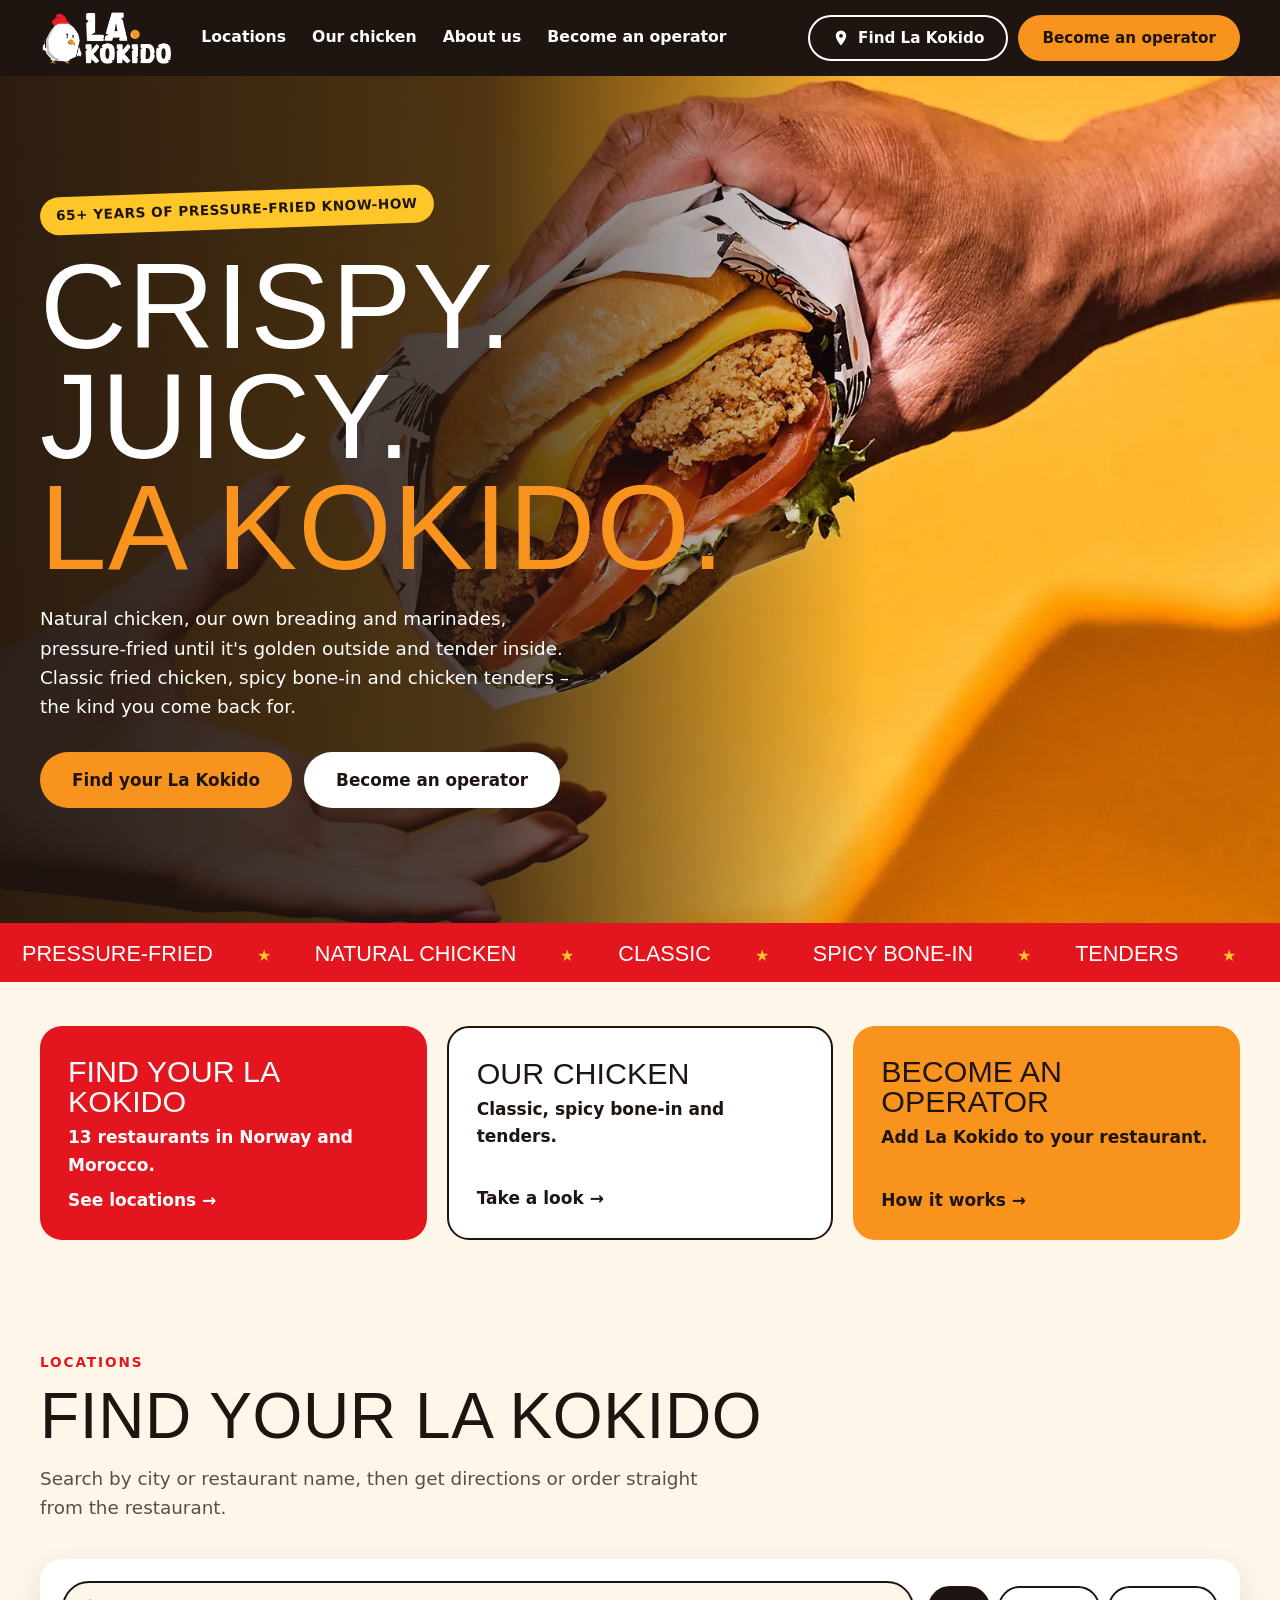
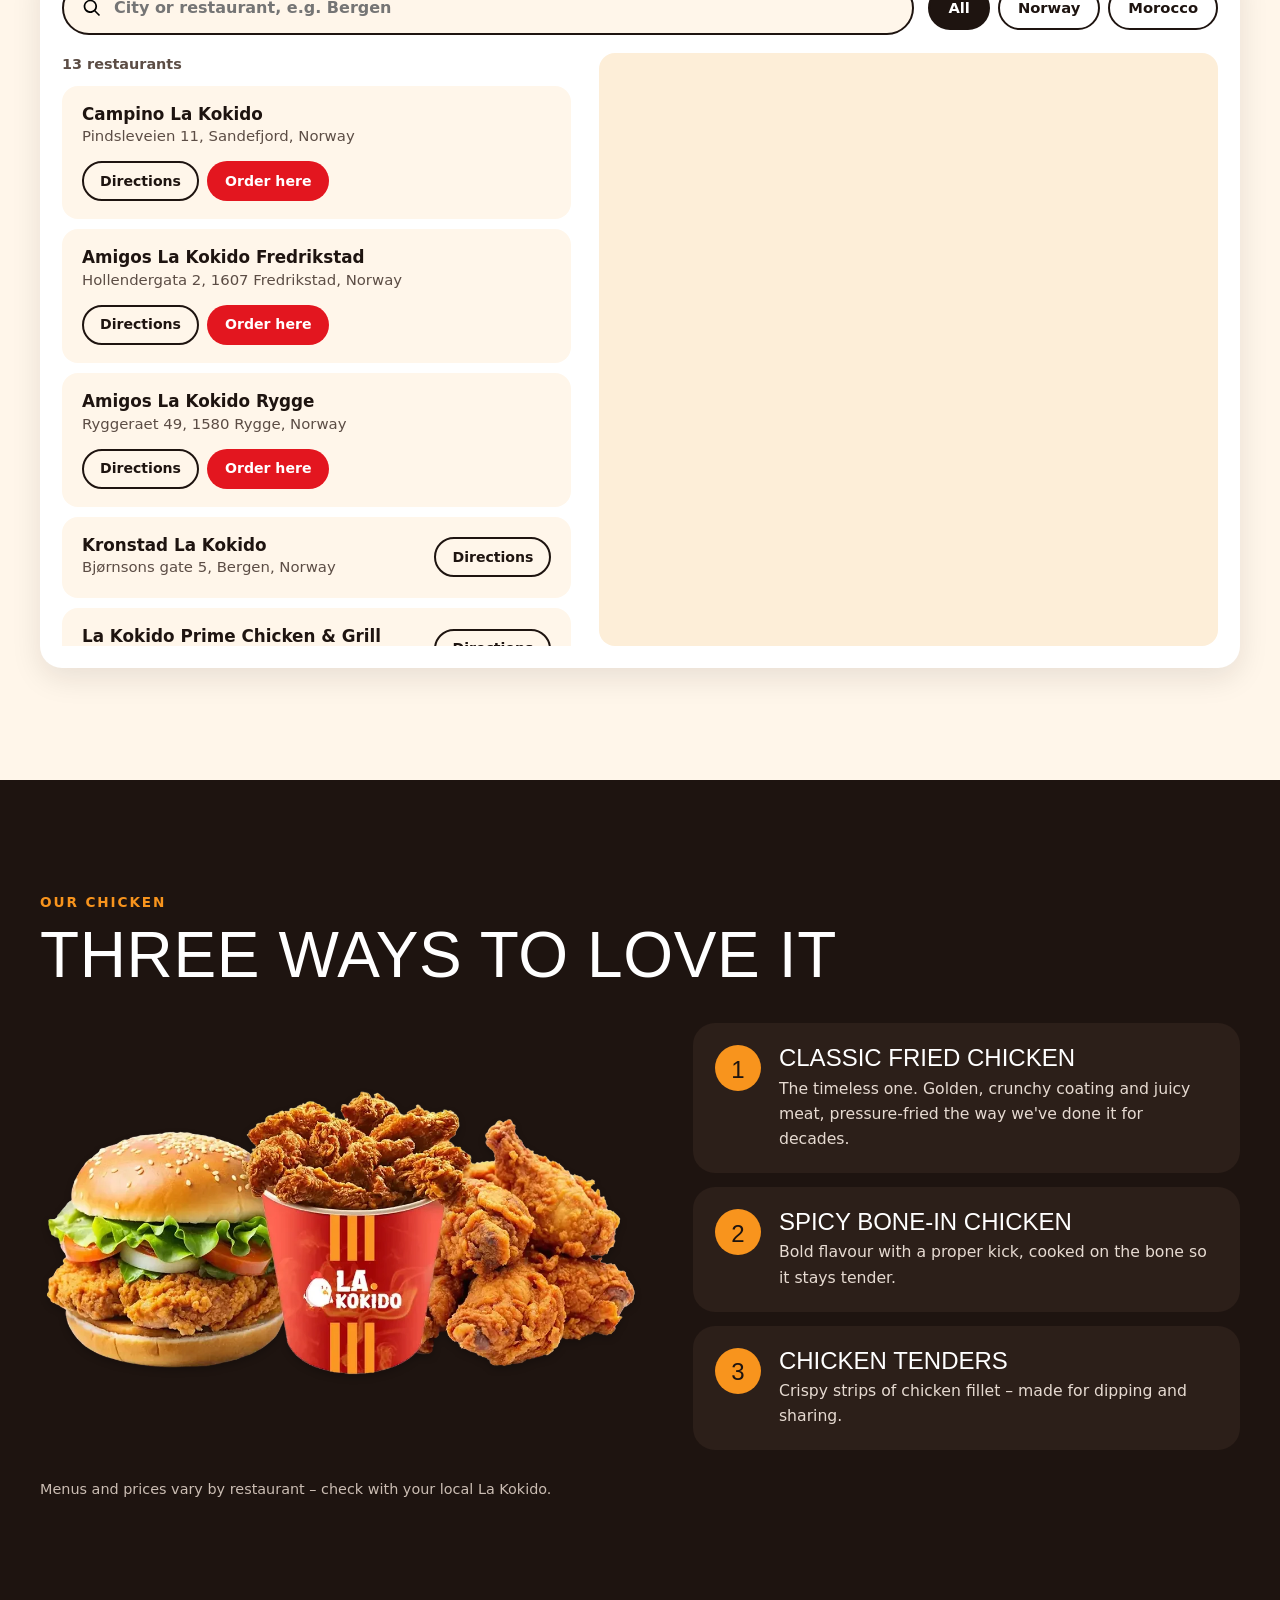
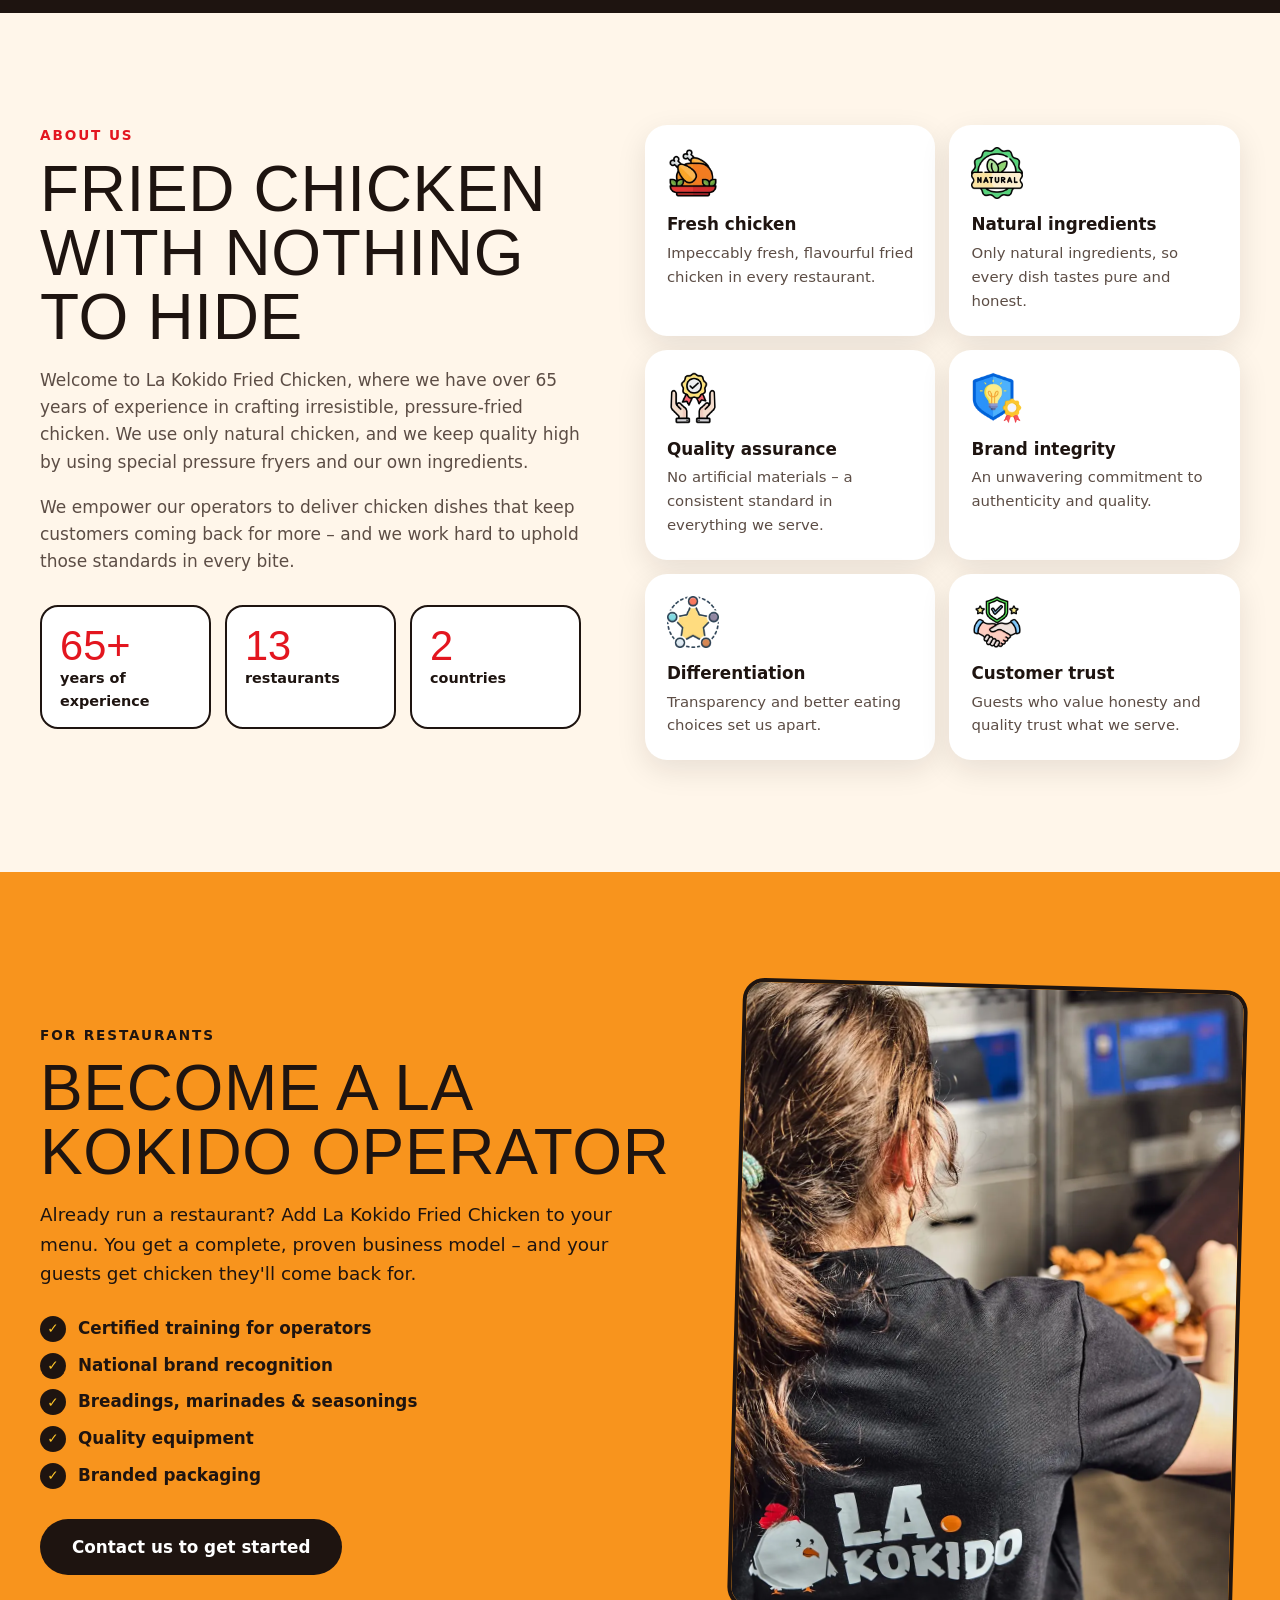
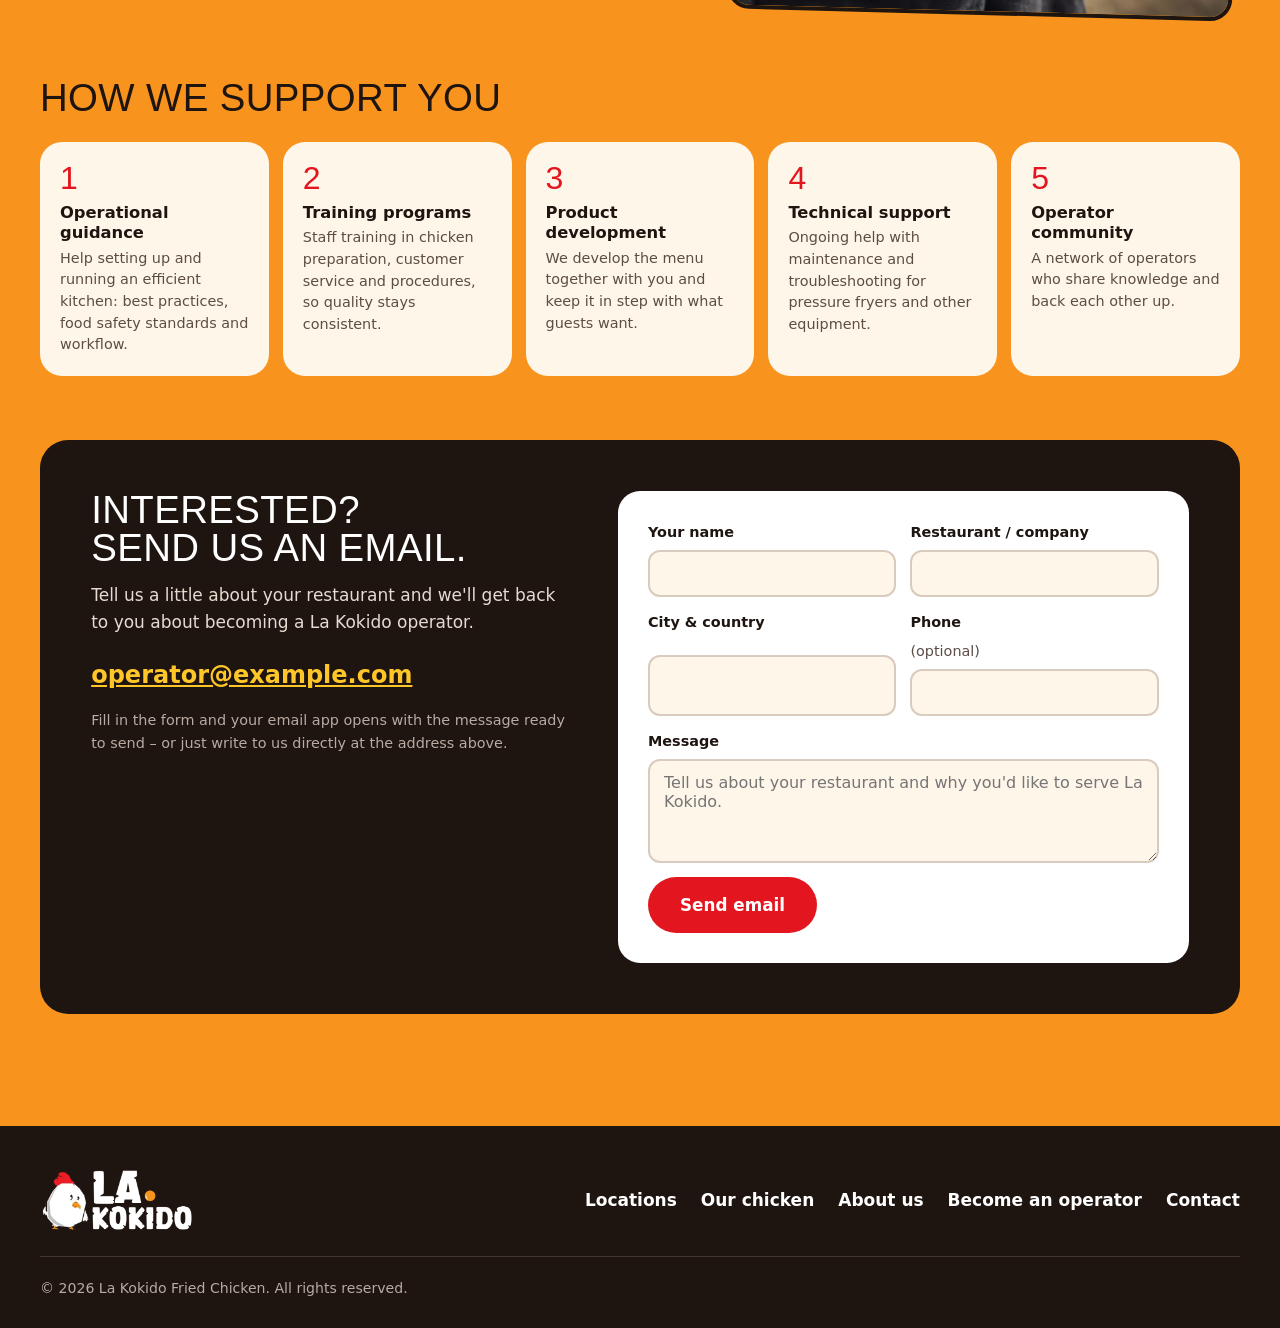
==== index.html @ 6a8886db "Build new La Kokido website with location finder and operator contact Static one-page site: hero, se" ====
<!doctype html>
<html lang="en">
<head>
<meta charset="utf-8">
<meta name="viewport" content="width=device-width, initial-scale=1">
<title>La Kokido Fried Chicken | Find a restaurant or become an operator</title>
<meta name="description" content="La Kokido Fried Chicken – natural, pressure-fried chicken. Find your nearest La Kokido in Norway and Morocco, or add La Kokido to your restaurant and become an operator.">
<meta property="og:title" content="La Kokido Fried Chicken">
<meta property="og:description" content="Natural, pressure-fried chicken. Find a restaurant or become an operator.">
<meta property="og:image" content="assets/img/hero.webp">
<meta name="theme-color" content="#1e1410">
<link rel="icon" href="favicon.png" type="image/png">
<link rel="apple-touch-icon" href="assets/img/apple-touch-icon.png">
<link rel="preload" href="assets/fonts/luckiest-guy.woff2" as="font" type="font/woff2" crossorigin>
<link rel="preload" href="assets/img/hero.webp" as="image">
<link rel="stylesheet" href="styles.css">
</head>
<body>
<a class="skip" href="#main">Skip to content</a>

<header class="site-header" id="top">
  <div class="wrap header-row">
    <a class="logo" href="#top" aria-label="La Kokido – home">
      <img src="assets/img/logo.webp" alt="La Kokido" width="500" height="195">
    </a>
    <nav class="nav" id="nav" aria-label="Main">
      <a href="#locations">Locations</a>
      <a href="#chicken">Our chicken</a>
      <a href="#about">About us</a>
      <a href="#operator">Become an operator</a>
    </nav>
    <div class="header-cta">
      <a class="btn btn-outline" href="#locations">
        <svg viewBox="0 0 24 24" aria-hidden="true"><path d="M12 2a7 7 0 0 0-7 7c0 5 7 13 7 13s7-8 7-13a7 7 0 0 0-7-7Zm0 9.5A2.5 2.5 0 1 1 12 6.5a2.5 2.5 0 0 1 0 5Z"/></svg>
        Find La Kokido
      </a>
      <a class="btn btn-orange hide-sm" href="#operator">Become an operator</a>
      <button class="burger" id="burger" aria-label="Open menu" aria-expanded="false" aria-controls="nav"><span></span><span></span><span></span></button>
    </div>
  </div>
</header>

<main id="main">

<!-- HERO -->
<section class="hero">
  <div class="wrap hero-inner">
    <p class="sticker">65+ years of pressure-fried know-how</p>
    <h1>Crispy.<br>Juicy.<br><span>La Kokido.</span></h1>
    <p class="hero-lead">Natural chicken, our own breading and marinades, pressure-fried until it's golden outside and tender inside. Classic fried chicken, spicy bone-in and chicken tenders – the kind you come back for.</p>
    <div class="hero-btns">
      <a class="btn btn-orange btn-lg" href="#locations">Find your La Kokido</a>
      <a class="btn btn-white btn-lg" href="#operator">Become an operator</a>
    </div>
  </div>
</section>

<div class="ticker" aria-hidden="true">
  <div class="ticker-track">
    <span>Pressure-fried</span><span>Natural chicken</span><span>Classic</span><span>Spicy bone-in</span><span>Tenders</span><span>No artificial ingredients</span>
    <span>Pressure-fried</span><span>Natural chicken</span><span>Classic</span><span>Spicy bone-in</span><span>Tenders</span><span>No artificial ingredients</span>
  </div>
</div>

<!-- QUICK LINKS -->
<section class="wrap quick">
  <a class="tile tile-red" href="#locations">
    <h2>Find your La Kokido</h2>
    <p><span data-count="total">13</span> restaurants in Norway and Morocco.</p>
    <span class="tile-link">See locations →</span>
  </a>
  <a class="tile tile-cream" href="#chicken">
    <h2>Our chicken</h2>
    <p>Classic, spicy bone-in and tenders.</p>
    <span class="tile-link">Take a look →</span>
  </a>
  <a class="tile tile-orange" href="#operator">
    <h2>Become an operator</h2>
    <p>Add La Kokido to your restaurant.</p>
    <span class="tile-link">How it works →</span>
  </a>
</section>

<!-- LOCATIONS -->
<section class="section" id="locations">
  <div class="wrap">
    <div class="section-head">
      <p class="eyebrow">Locations</p>
      <h2 class="display">Find your La Kokido</h2>
      <p class="lead">Search by city or restaurant name, then get directions or order straight from the restaurant.</p>
    </div>

    <div class="finder">
      <div class="finder-controls">
        <label class="search">
          <span class="sr-only">Search locations</span>
          <svg viewBox="0 0 24 24" aria-hidden="true"><path d="M10 2a8 8 0 1 0 4.9 14.3l5.4 5.4 1.4-1.4-5.4-5.4A8 8 0 0 0 10 2Zm0 2a6 6 0 1 1 0 12 6 6 0 0 1 0-12Z"/></svg>
          <input id="loc-search" type="search" placeholder="City or restaurant, e.g. Bergen" autocomplete="off">
        </label>
        <div class="chips" role="group" aria-label="Filter by country" id="loc-filters"></div>
      </div>

      <div class="finder-body">
        <div class="loc-list-wrap">
          <p class="loc-count" id="loc-count" aria-live="polite"></p>
          <ul class="loc-list" id="loc-list"></ul>
          <p class="loc-empty" id="loc-empty" hidden>No restaurant matches that search yet. Want La Kokido in your town? <a href="#operator">Become an operator</a>.</p>
        </div>
        <div class="map">
          <iframe title="Map of all La Kokido locations" loading="lazy" referrerpolicy="no-referrer-when-downgrade"
            src="https://www.google.com/maps/d/u/0/embed?mid=1ovrAAtIn1Pm-Mk8cej24C1JfJVDMtYQ&ehbc=2E312F&noprof=1"></iframe>
        </div>
      </div>
    </div>
  </div>
</section>

<!-- OUR CHICKEN -->
<section class="section section-dark" id="chicken">
  <div class="wrap">
    <div class="section-head">
      <p class="eyebrow">Our chicken</p>
      <h2 class="display">Three ways to love it</h2>
    </div>
    <div class="chicken-grid">
      <img class="chicken-photo" src="assets/img/chicken-meal.webp" alt="La Kokido chicken burger, bucket and fried chicken pieces" width="1069" height="527" loading="lazy">
      <ol class="menu-cards">
        <li><span class="num">1</span><div><h3>Classic fried chicken</h3><p>The timeless one. Golden, crunchy coating and juicy meat, pressure-fried the way we've done it for decades.</p></div></li>
        <li><span class="num">2</span><div><h3>Spicy bone-in chicken</h3><p>Bold flavour with a proper kick, cooked on the bone so it stays tender.</p></div></li>
        <li><span class="num">3</span><div><h3>Chicken tenders</h3><p>Crispy strips of chicken fillet – made for dipping and sharing.</p></div></li>
      </ol>
    </div>
    <p class="note">Menus and prices vary by restaurant – check with your local La Kokido.</p>
  </div>
</section>

<!-- ABOUT -->
<section class="section" id="about">
  <div class="wrap about">
    <div class="about-text">
      <p class="eyebrow">About us</p>
      <h2 class="display">Fried chicken with nothing to hide</h2>
      <p>Welcome to La Kokido Fried Chicken, where we have over 65 years of experience in crafting irresistible, pressure-fried chicken. We use only natural chicken, and we keep quality high by using special pressure fryers and our own ingredients.</p>
      <p>We empower our operators to deliver chicken dishes that keep customers coming back for more – and we work hard to uphold those standards in every bite.</p>
      <dl class="stats">
        <div><dt>65+</dt><dd>years of experience</dd></div>
        <div><dt data-count="total">13</dt><dd>restaurants</dd></div>
        <div><dt data-count="countries">2</dt><dd>countries</dd></div>
      </dl>
    </div>
    <ul class="values">
      <li><img src="assets/icons/fresh-chicken.webp" alt="" width="160" height="160" loading="lazy"><h3>Fresh chicken</h3><p>Impeccably fresh, flavourful fried chicken in every restaurant.</p></li>
      <li><img src="assets/icons/natural-ingredients.webp" alt="" width="160" height="160" loading="lazy"><h3>Natural ingredients</h3><p>Only natural ingredients, so every dish tastes pure and honest.</p></li>
      <li><img src="assets/icons/quality-assurance.webp" alt="" width="160" height="160" loading="lazy"><h3>Quality assurance</h3><p>No artificial materials – a consistent standard in everything we serve.</p></li>
      <li><img src="assets/icons/brand-integrity.webp" alt="" width="160" height="160" loading="lazy"><h3>Brand integrity</h3><p>An unwavering commitment to authenticity and quality.</p></li>
      <li><img src="assets/icons/differentiation.webp" alt="" width="160" height="160" loading="lazy"><h3>Differentiation</h3><p>Transparency and better eating choices set us apart.</p></li>
      <li><img src="assets/icons/customer-trust.webp" alt="" width="160" height="160" loading="lazy"><h3>Customer trust</h3><p>Guests who value honesty and quality trust what we serve.</p></li>
    </ul>
  </div>
</section>

<!-- OPERATOR -->
<section class="section section-orange" id="operator">
  <div class="wrap">
    <div class="op-top">
      <div>
        <p class="eyebrow">For restaurants</p>
        <h2 class="display">Become a La Kokido operator</h2>
        <p class="lead">Already run a restaurant? Add La Kokido Fried Chicken to your menu. You get a complete, proven business model – and your guests get chicken they'll come back for.</p>
        <ul class="benefits">
          <li>Certified training for operators</li>
          <li>National brand recognition</li>
          <li>Breadings, marinades &amp; seasonings</li>
          <li>Quality equipment</li>
          <li>Branded packaging</li>
        </ul>
        <a class="btn btn-dark btn-lg" href="#contact">Contact us to get started</a>
      </div>
      <img class="op-photo" src="assets/img/operator.webp" alt="La Kokido team member serving fried chicken" width="1000" height="1500" loading="lazy">
    </div>

    <h3 class="display display-sm">How we support you</h3>
    <ol class="support">
      <li><h4>Operational guidance</h4><p>Help setting up and running an efficient kitchen: best practices, food safety standards and workflow.</p></li>
      <li><h4>Training programs</h4><p>Staff training in chicken preparation, customer service and procedures, so quality stays consistent.</p></li>
      <li><h4>Product development</h4><p>We develop the menu together with you and keep it in step with what guests want.</p></li>
      <li><h4>Technical support</h4><p>Ongoing help with maintenance and troubleshooting for pressure fryers and other equipment.</p></li>
      <li><h4>Operator community</h4><p>A network of operators who share knowledge and back each other up.</p></li>
    </ol>

    <div class="contact" id="contact">
      <div class="contact-info">
        <h3 class="display display-sm">Interested? Send us an email.</h3>
        <p>Tell us a little about your restaurant and we'll get back to you about becoming a La Kokido operator.</p>
        <a class="mail-link" data-email-link href="#contact"><span data-email-text></span></a>
        <p class="small">Fill in the form and your email app opens with the message ready to send – or just write to us directly at the address above.</p>
      </div>
      <form class="contact-form" id="operator-form" novalidate>
        <div class="row">
          <label>Your name<input name="name" required autocomplete="name"></label>
          <label>Restaurant / company<input name="restaurant" required autocomplete="organization"></label>
        </div>
        <div class="row">
          <label>City &amp; country<input name="city" required autocomplete="address-level2"></label>
          <label>Phone <span class="opt">(optional)</span><input name="phone" type="tel" autocomplete="tel"></label>
        </div>
        <label>Message<textarea name="message" rows="4" placeholder="Tell us about your restaurant and why you'd like to serve La Kokido."></textarea></label>
        <p class="form-error" id="form-error" role="alert" hidden>Please fill in your name, restaurant and city.</p>
        <button class="btn btn-red btn-lg" type="submit">Send email</button>
        <p class="form-done" id="form-done" role="status" hidden>Your email app should now be open with the message ready. If nothing happened, write to us at <a data-email-link href="#contact"><span data-email-text></span></a>.</p>
      </form>
    </div>
  </div>
</section>

</main>

<footer class="site-footer">
  <div class="wrap footer-row">
    <img src="assets/img/logo.webp" alt="La Kokido" width="500" height="195" loading="lazy">
    <nav aria-label="Footer">
      <a href="#locations">Locations</a>
      <a href="#chicken">Our chicken</a>
      <a href="#about">About us</a>
      <a href="#operator">Become an operator</a>
      <a data-email-link href="#contact">Contact</a>
    </nav>
  </div>
  <p class="wrap copyright">© <span id="year">2026</span> La Kokido Fried Chicken. All rights reserved.</p>
</footer>

<script src="script.js"></script>
</body>
</html>
---- styles.css ----
@font-face { font-family: "Luckiest Guy"; src: url("assets/fonts/luckiest-guy.woff2") format("woff2"); font-display: swap; }
@font-face { font-family: "Montserrat"; src: url("assets/fonts/montserrat-latin.woff2") format("woff2"); font-weight: 100 900; font-display: swap;
  unicode-range: U+0000-00FF, U+0131, U+0152-0153, U+02BB-02BC, U+02C6, U+02DA, U+02DC, U+2000-206F, U+20AC, U+2122, U+2191, U+2193, U+2212, U+2215, U+FEFF, U+FFFD; }
@font-face { font-family: "Montserrat"; src: url("assets/fonts/montserrat-latin-ext.woff2") format("woff2"); font-weight: 100 900; font-display: swap;
  unicode-range: U+0100-02BA, U+02BD-02C5, U+02C7-02CC, U+02CE-02D7, U+02DD-02FF, U+1E00-1E9F, U+2020, U+20A0-20AB, U+20AD-20C0, U+2113, U+2C60-2C7F, U+A720-A7FF; }

:root {
  --red: #e3161f;
  --red-dark: #b90f17;
  --orange: #f8941d;
  --yellow: #ffc629;
  --ink: #1e1410;
  --ink-soft: #5c4d45;
  --cream: #fff6ea;
  --cream-2: #fdeed8;
  --white: #fff;
  --radius: 22px;
  --shadow: 0 10px 30px rgba(30, 20, 16, .10);
  --display: "Luckiest Guy", "Arial Black", Impact, sans-serif;
  --body: "Montserrat", system-ui, -apple-system, "Segoe UI", Arial, sans-serif;
  --header-h: 76px;
}

*, *::before, *::after { box-sizing: border-box; }
html { scroll-behavior: smooth; scroll-padding-top: calc(var(--header-h) + 12px); }
body { margin: 0; font-family: var(--body); font-size: 17px; line-height: 1.6; color: var(--ink); background: var(--cream); -webkit-font-smoothing: antialiased; }
img { max-width: 100%; height: auto; display: block; }
h1, h2, h3, h4, p, ul, ol, dl, dd { margin: 0; }
ul, ol { padding: 0; list-style: none; }
a { color: inherit; }
:focus-visible { outline: 3px solid var(--yellow); outline-offset: 3px; border-radius: 6px; }

.wrap { width: min(1200px, 100% - 40px); margin-inline: auto; }
.sr-only { position: absolute; width: 1px; height: 1px; overflow: hidden; clip-path: inset(50%); white-space: nowrap; }
.skip { position: absolute; left: -999px; top: 8px; z-index: 100; background: var(--yellow); padding: 10px 16px; border-radius: 10px; font-weight: 700; }
.skip:focus { left: 8px; }

/* ---------- Type ---------- */
.display { font-family: var(--display); font-weight: 400; font-size: clamp(2.2rem, 5.2vw, 4rem); line-height: 1; letter-spacing: .01em; text-transform: uppercase; text-wrap: balance; }
.display-sm { font-size: clamp(1.6rem, 3.2vw, 2.4rem); }
.eyebrow { font-weight: 800; font-size: .85rem; letter-spacing: .14em; text-transform: uppercase; color: var(--red); margin-bottom: 10px; }
.lead { font-size: 1.15rem; color: var(--ink-soft); max-width: 60ch; margin-top: 16px; font-weight: 500; }
.note, .small { font-size: .9rem; color: var(--ink-soft); }

/* ---------- Buttons ---------- */
.btn { display: inline-flex; align-items: center; justify-content: center; gap: 8px; min-height: 46px; padding: 10px 22px; border-radius: 999px; border: 2px solid transparent; font: 800 .95rem/1.1 var(--body); text-decoration: none; cursor: pointer; white-space: nowrap; transition: transform .15s, background-color .15s, color .15s, border-color .15s; }
.btn:hover { transform: translateY(-2px); }
.btn:active { transform: none; }
.btn svg { width: 18px; height: 18px; fill: currentColor; }
.btn-lg { min-height: 56px; padding: 14px 30px; font-size: 1.05rem; }
.btn-sm { min-height: 40px; padding: 8px 16px; font-size: .88rem; }
.btn-orange { background: var(--orange); color: var(--ink); }
.btn-orange:hover { background: var(--yellow); }
.btn-red { background: var(--red); color: var(--white); }
.btn-red:hover { background: var(--red-dark); }
.btn-dark { background: var(--ink); color: var(--white); }
.btn-dark:hover { background: #000; }
.btn-white { background: var(--white); color: var(--ink); }
.btn-outline { border-color: var(--white); color: var(--white); }
.btn-outline:hover { background: var(--white); color: var(--ink); }
.btn-outline-dark { border-color: var(--ink); color: var(--ink); }
.btn-outline-dark:hover { background: var(--ink); color: var(--white); }

/* ---------- Header ---------- */
.site-header { position: sticky; top: 0; z-index: 50; background: var(--ink); color: var(--white); }
.header-row { display: flex; align-items: center; gap: 28px; height: var(--header-h); }
.logo img { height: 52px; width: auto; }
.nav { display: flex; gap: 26px; margin-right: auto; }
.nav a { font-weight: 700; font-size: .98rem; text-decoration: none; padding: 8px 0; border-bottom: 3px solid transparent; }
.nav a:hover { border-color: var(--orange); }
.header-cta { display: flex; align-items: center; gap: 10px; margin-left: auto; }
.burger { display: none; width: 46px; height: 46px; border: 0; border-radius: 12px; background: transparent; cursor: pointer; padding: 12px 10px; flex-direction: column; justify-content: space-between; }
.burger span { display: block; height: 3px; border-radius: 3px; background: var(--white); }

/* ---------- Hero ---------- */
.hero { position: relative; color: var(--white); background: #2a1a0c url("assets/img/hero.webp") 70% center / cover no-repeat; }
.hero::before { content: ""; position: absolute; inset: 0; background: linear-gradient(90deg, rgba(30, 20, 16, .94) 0%, rgba(30, 20, 16, .78) 38%, rgba(30, 20, 16, 0) 68%); }
.hero-inner { position: relative; padding-block: clamp(56px, 9vw, 120px); min-height: min(78vh, 760px); display: flex; flex-direction: column; justify-content: center; align-items: flex-start; }
.sticker { background: var(--yellow); color: var(--ink); font-weight: 800; font-size: .85rem; letter-spacing: .04em; text-transform: uppercase; padding: 8px 16px; border-radius: 999px; transform: rotate(-2deg); margin-bottom: 22px; }
.hero h1 { font-family: var(--display); font-weight: 400; font-size: clamp(3.4rem, 10vw, 7.5rem); line-height: .92; text-transform: uppercase; letter-spacing: .01em; }
.hero h1 span { color: var(--orange); }
.hero-lead { max-width: 46ch; margin-top: 22px; font-size: 1.15rem; font-weight: 500; }
.hero-btns { display: flex; flex-wrap: wrap; gap: 12px; margin-top: 30px; }

/* ---------- Ticker ---------- */
.ticker { background: var(--red); color: var(--white); overflow: hidden; padding: 14px 0 10px; }
.ticker-track { display: flex; width: max-content; animation: ticker 32s linear infinite; }
.ticker span { font-family: var(--display); font-size: 1.35rem; text-transform: uppercase; white-space: nowrap; padding-inline: 22px; }
.ticker span::after { content: "★"; color: var(--yellow); margin-left: 44px; font-size: 1rem; vertical-align: middle; }
@keyframes ticker { to { transform: translateX(-50%); } }

/* ---------- Quick tiles ---------- */
.quick { display: grid; grid-template-columns: repeat(3, 1fr); gap: 20px; margin-top: 44px; }
.tile { display: flex; flex-direction: column; gap: 8px; padding: 30px 28px 26px; border-radius: var(--radius); text-decoration: none; min-height: 190px; transition: transform .18s, box-shadow .18s; }
.tile:hover { transform: translateY(-5px) rotate(-.6deg); box-shadow: var(--shadow); }
.tile h2 { font-family: var(--display); font-weight: 400; font-size: 1.9rem; line-height: 1; text-transform: uppercase; }
.tile p { font-weight: 600; }
.tile-link { margin-top: auto; font-weight: 800; }
.tile-red { background: var(--red); color: var(--white); }
.tile-cream { background: var(--white); border: 2px solid var(--ink); }
.tile-orange { background: var(--orange); }

/* ---------- Sections ---------- */
.section { padding-block: clamp(64px, 9vw, 112px); }
.section-head { margin-bottom: 36px; }
.section-dark { background: var(--ink); color: var(--white); }
.section-dark .eyebrow { color: var(--orange); }
.section-dark .note { color: #cbbdb3; margin-top: 28px; }
.section-orange { background: var(--orange); }
.section-orange .eyebrow { color: var(--ink); }
.section-orange .lead { color: var(--ink); }

/* ---------- Location finder ---------- */
.finder { background: var(--white); border-radius: var(--radius); box-shadow: var(--shadow); padding: 22px; }
.finder-controls { display: flex; flex-wrap: wrap; gap: 14px; align-items: center; margin-bottom: 18px; }
.search { flex: 1 1 280px; display: flex; align-items: center; gap: 10px; background: var(--cream); border: 2px solid var(--ink); border-radius: 999px; padding: 0 18px; }
.search:focus-within { outline: 3px solid var(--yellow); outline-offset: 2px; }
.search svg { width: 20px; height: 20px; flex: none; }
.search input { flex: 1; min-width: 0; border: 0; background: transparent; font: 600 1rem var(--body); color: var(--ink); height: 50px; outline: none; }
.chips { display: flex; gap: 8px; flex-wrap: wrap; }
.chip { min-height: 44px; padding: 8px 18px; border-radius: 999px; border: 2px solid var(--ink); background: var(--white); font: 700 .92rem var(--body); color: var(--ink); cursor: pointer; }
.chip[aria-pressed="true"] { background: var(--ink); color: var(--white); }
.finder-body { display: grid; grid-template-columns: minmax(0, 5fr) minmax(0, 6fr); gap: 22px; }
.loc-count { font-weight: 700; font-size: .9rem; color: var(--ink-soft); margin-bottom: 10px; }
.loc-list { display: grid; gap: 10px; max-height: 560px; overflow-y: auto; padding-right: 6px; }
.loc { display: flex; flex-wrap: wrap; align-items: center; justify-content: space-between; gap: 12px; padding: 16px 18px; border-radius: 16px; background: var(--cream); border: 2px solid transparent; }
.loc:hover { border-color: var(--orange); }
.loc h3 { font-size: 1.05rem; font-weight: 800; line-height: 1.3; }
.loc p { font-size: .93rem; color: var(--ink-soft); font-weight: 500; }
.loc-actions { display: flex; gap: 8px; flex-wrap: wrap; }
.loc-empty { padding: 20px; background: var(--cream); border-radius: 16px; font-weight: 600; }
.map { border-radius: 16px; overflow: hidden; background: var(--cream-2); min-height: 420px; }
.map iframe { width: 100%; height: 100%; min-height: 420px; border: 0; display: block; }

/* ---------- Chicken ---------- */
.chicken-grid { display: grid; grid-template-columns: 1.1fr 1fr; gap: clamp(24px, 4vw, 56px); align-items: center; }
.menu-cards { display: grid; gap: 14px; }
.menu-cards li { display: flex; gap: 18px; align-items: flex-start; background: #2c1f19; border-radius: var(--radius); padding: 22px; }
.num { flex: none; width: 46px; height: 46px; border-radius: 50%; background: var(--orange); color: var(--ink); font-family: var(--display); font-size: 1.5rem; display: grid; place-items: center; padding-top: 4px; }
.menu-cards h3 { font-family: var(--display); font-weight: 400; font-size: 1.5rem; text-transform: uppercase; line-height: 1.1; margin-bottom: 4px; }
.menu-cards p { color: #e6dad1; font-size: .98rem; }

/* ---------- About ---------- */
.about { display: grid; grid-template-columns: 1fr 1.1fr; gap: clamp(28px, 5vw, 72px); align-items: start; }
.about-text p:not(.eyebrow) { margin-top: 18px; color: var(--ink-soft); font-weight: 500; }
.stats { display: flex; flex-wrap: wrap; gap: 14px; margin-top: 30px; }
.stats div { flex: 1 1 120px; background: var(--white); border-radius: 18px; padding: 18px 18px 14px; border: 2px solid var(--ink); }
.stats dt { font-family: var(--display); font-size: 2.6rem; line-height: 1; color: var(--red); }
.stats dd { font-weight: 700; font-size: .9rem; }
.values { display: grid; grid-template-columns: repeat(2, 1fr); gap: 14px; }
.values li { background: var(--white); border-radius: var(--radius); padding: 22px; box-shadow: var(--shadow); }
.values img { width: 52px; height: 52px; margin-bottom: 12px; }
.values h3 { font-size: 1.05rem; font-weight: 800; margin-bottom: 4px; }
.values p { font-size: .93rem; color: var(--ink-soft); }

/* ---------- Operator ---------- */
.op-top { display: grid; grid-template-columns: 1.25fr 1fr; gap: clamp(28px, 5vw, 72px); align-items: center; margin-bottom: 64px; }
.op-photo { border-radius: var(--radius); aspect-ratio: 4 / 5; object-fit: cover; object-position: center 30%; width: 100%; border: 4px solid var(--ink); transform: rotate(1.5deg); }
.benefits { display: grid; gap: 10px; margin: 26px 0 30px; }
.benefits li { position: relative; padding-left: 38px; font-weight: 700; font-size: 1.05rem; }
.benefits li::before { content: "✓"; position: absolute; left: 0; top: 1px; width: 26px; height: 26px; border-radius: 50%; background: var(--ink); color: var(--yellow); display: grid; place-items: center; font-size: .85rem; }
.support { display: grid; grid-template-columns: repeat(5, 1fr); gap: 14px; margin-top: 24px; counter-reset: s; }
.support li { counter-increment: s; background: var(--cream); border-radius: var(--radius); padding: 20px; }
.support li::before { content: counter(s); font-family: var(--display); font-size: 2rem; color: var(--red); line-height: 1; }
.support h4 { font-size: 1.02rem; font-weight: 800; margin: 6px 0 4px; line-height: 1.25; }
.support p { font-size: .9rem; color: var(--ink-soft); line-height: 1.5; }

.contact { display: grid; grid-template-columns: 1fr 1.2fr; gap: clamp(24px, 4vw, 56px); margin-top: 64px; background: var(--ink); color: var(--white); border-radius: calc(var(--radius) + 6px); padding: clamp(24px, 4vw, 52px); }
.contact-info p { margin-top: 14px; color: #e6dad1; }
.contact-info .small { color: #b9aba1; }
.mail-link { display: inline-block; margin-top: 20px; font-weight: 800; font-size: clamp(1.1rem, 2.4vw, 1.5rem); color: var(--yellow); overflow-wrap: anywhere; }
.contact-form { display: grid; gap: 14px; background: var(--white); color: var(--ink); border-radius: var(--radius); padding: clamp(18px, 3vw, 30px); }
.contact-form .row { display: grid; grid-template-columns: 1fr 1fr; gap: 14px; }
.contact-form label { display: grid; gap: 6px; font-weight: 700; font-size: .9rem; }
.contact-form .opt { font-weight: 500; color: var(--ink-soft); }
.contact-form input, .contact-form textarea { width: 100%; font: 500 1rem var(--body); color: var(--ink); padding: 12px 14px; border: 2px solid #d9cbbd; border-radius: 12px; background: var(--cream); }
.contact-form input:focus, .contact-form textarea:focus { outline: 0; border-color: var(--ink); background: var(--white); }
.contact-form textarea { resize: vertical; }
.contact-form .btn { justify-self: start; }
.form-error { color: var(--red-dark); font-weight: 700; font-size: .92rem; }
.form-done { font-size: .92rem; font-weight: 600; background: var(--cream-2); padding: 12px 14px; border-radius: 12px; overflow-wrap: anywhere; }

/* ---------- Footer ---------- */
.site-footer { background: var(--ink); color: var(--white); padding: 44px 0 28px; }
.footer-row { display: flex; flex-wrap: wrap; align-items: center; justify-content: space-between; gap: 24px; }
.footer-row img { height: 60px; width: auto; }
.site-footer nav { display: flex; flex-wrap: wrap; gap: 8px 24px; }
.site-footer nav a { font-weight: 700; text-decoration: none; padding: 6px 0; }
.site-footer nav a:hover { color: var(--orange); }
.copyright { margin-top: 26px; padding-top: 20px; border-top: 1px solid #44352d; font-size: .88rem; color: #b9aba1; }

/* ---------- Responsive ---------- */
@media (max-width: 1080px) {
  .hide-sm { display: none; }
  .support { grid-template-columns: repeat(2, 1fr); }
}
@media (max-width: 900px) {
  :root { --header-h: 66px; }
  .logo img { height: 44px; }
  .burger { display: flex; }
  .nav { position: absolute; top: var(--header-h); left: 0; right: 0; flex-direction: column; gap: 0; background: var(--ink); padding: 6px 20px 18px; border-top: 1px solid #44352d; display: none; }
  .nav.open { display: flex; }
  .nav a { padding: 14px 0; font-size: 1.1rem; border-bottom: 1px solid #44352d; }
  .quick, .finder-body, .chicken-grid, .about, .op-top, .contact { grid-template-columns: 1fr; }
  .hero { background-position: 78% center; }
  .hero::before { background: linear-gradient(180deg, rgba(30, 20, 16, .88), rgba(30, 20, 16, .72)); }
  .hero-inner { min-height: 0; }
  .tile { min-height: 0; }
  .loc-list { max-height: none; overflow: visible; padding-right: 0; }
  .map, .map iframe { min-height: 360px; }
  .op-photo { max-width: 420px; order: -1; }
}
@media (max-width: 560px) {
  body { font-size: 16px; }
  .wrap { width: calc(100% - 32px); }
  .header-row { gap: 12px; }
  .btn-outline { padding-inline: 14px; font-size: .88rem; }
  .finder { padding: 14px; }
  .values, .support, .contact-form .row { grid-template-columns: 1fr; }
  .hero-btns .btn, .contact-form .btn { width: 100%; }
}
@media (prefers-reduced-motion: reduce) {
  html { scroll-behavior: auto; }
  .ticker-track { animation: none; }
  .btn, .tile { transition: none; }
}
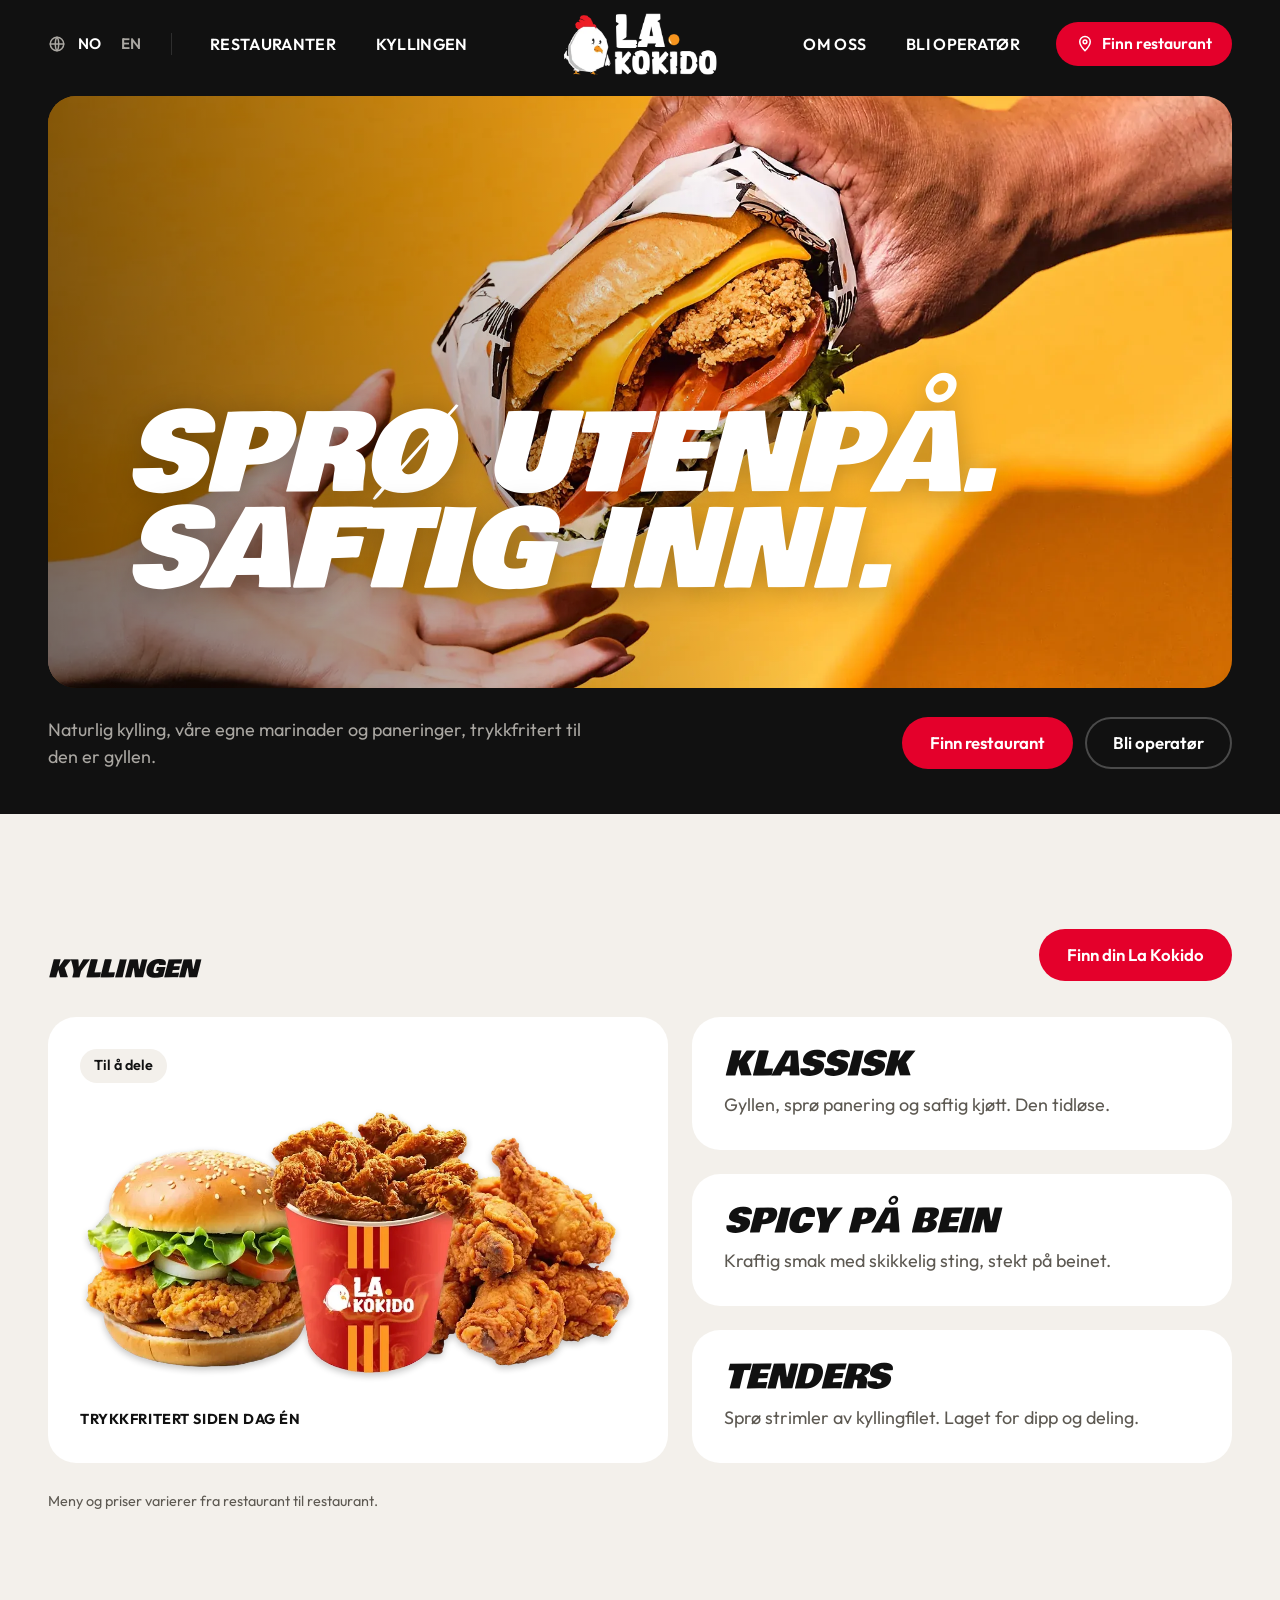
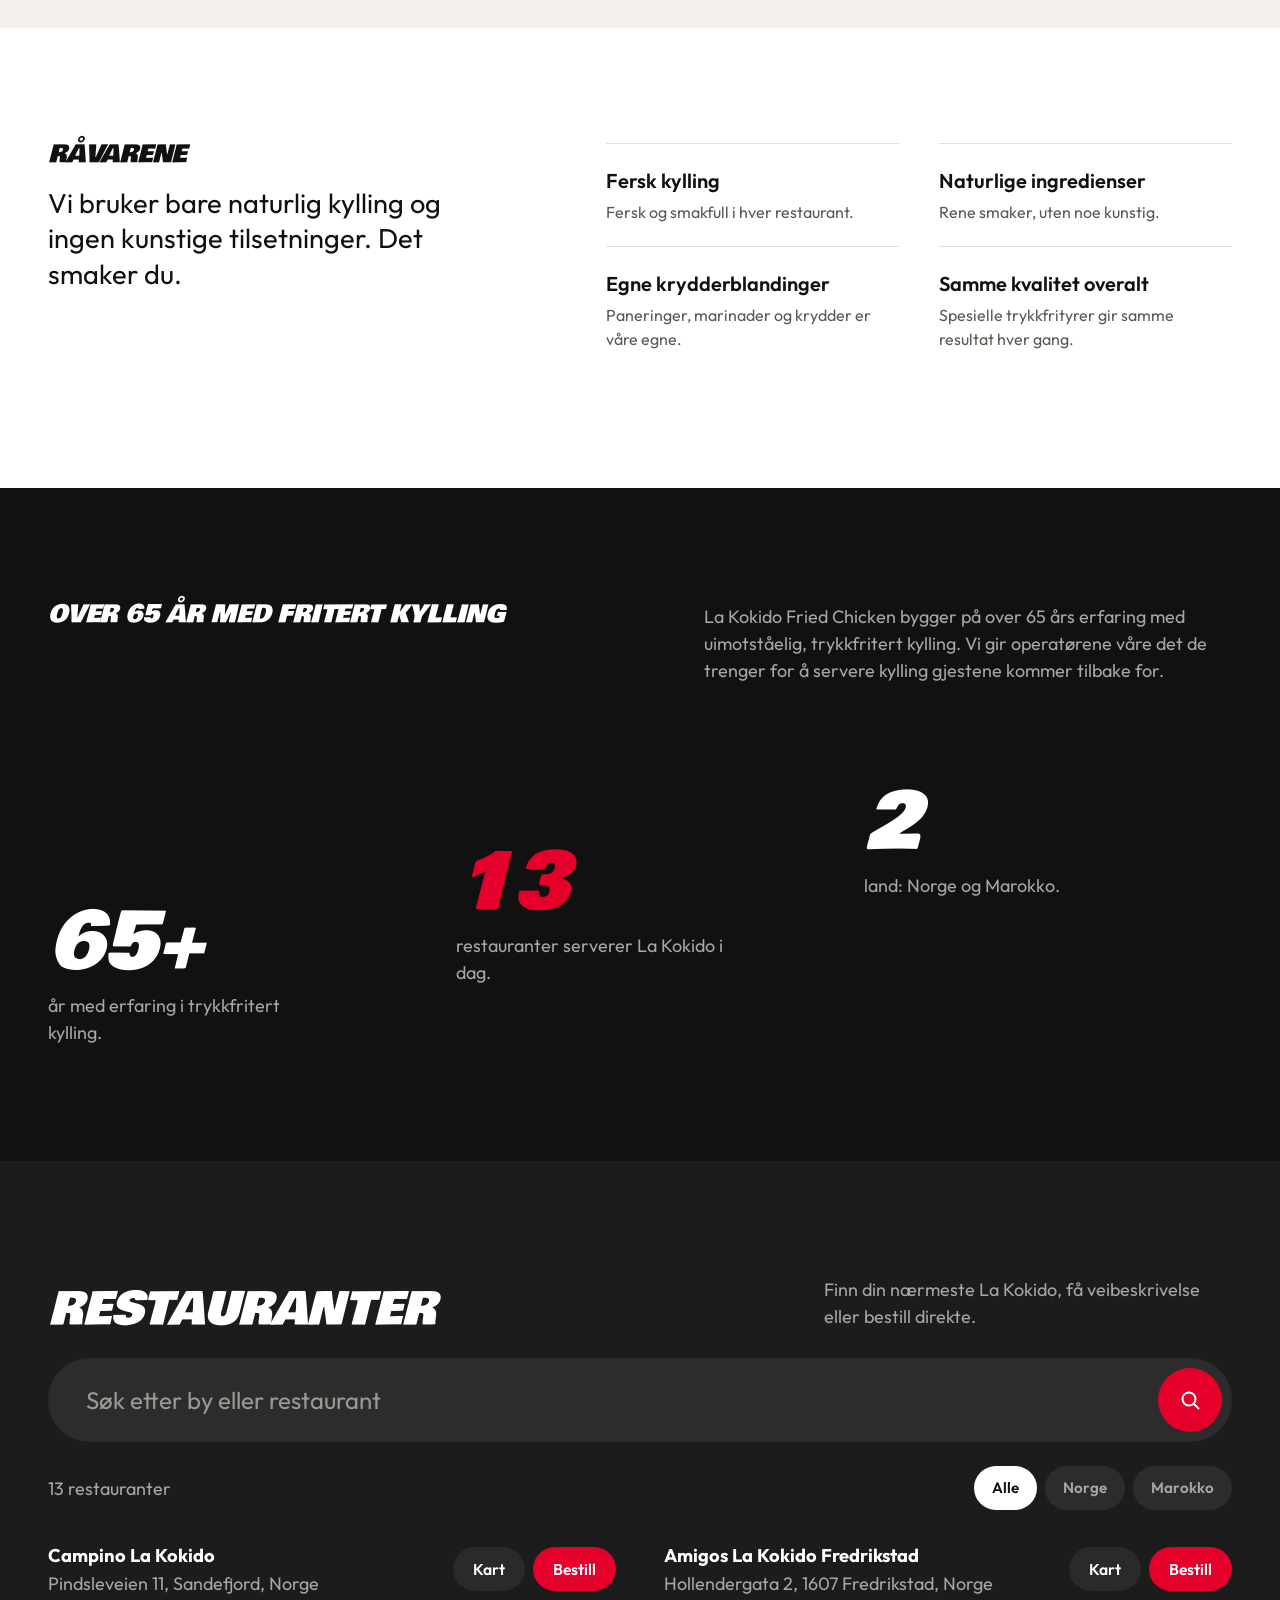
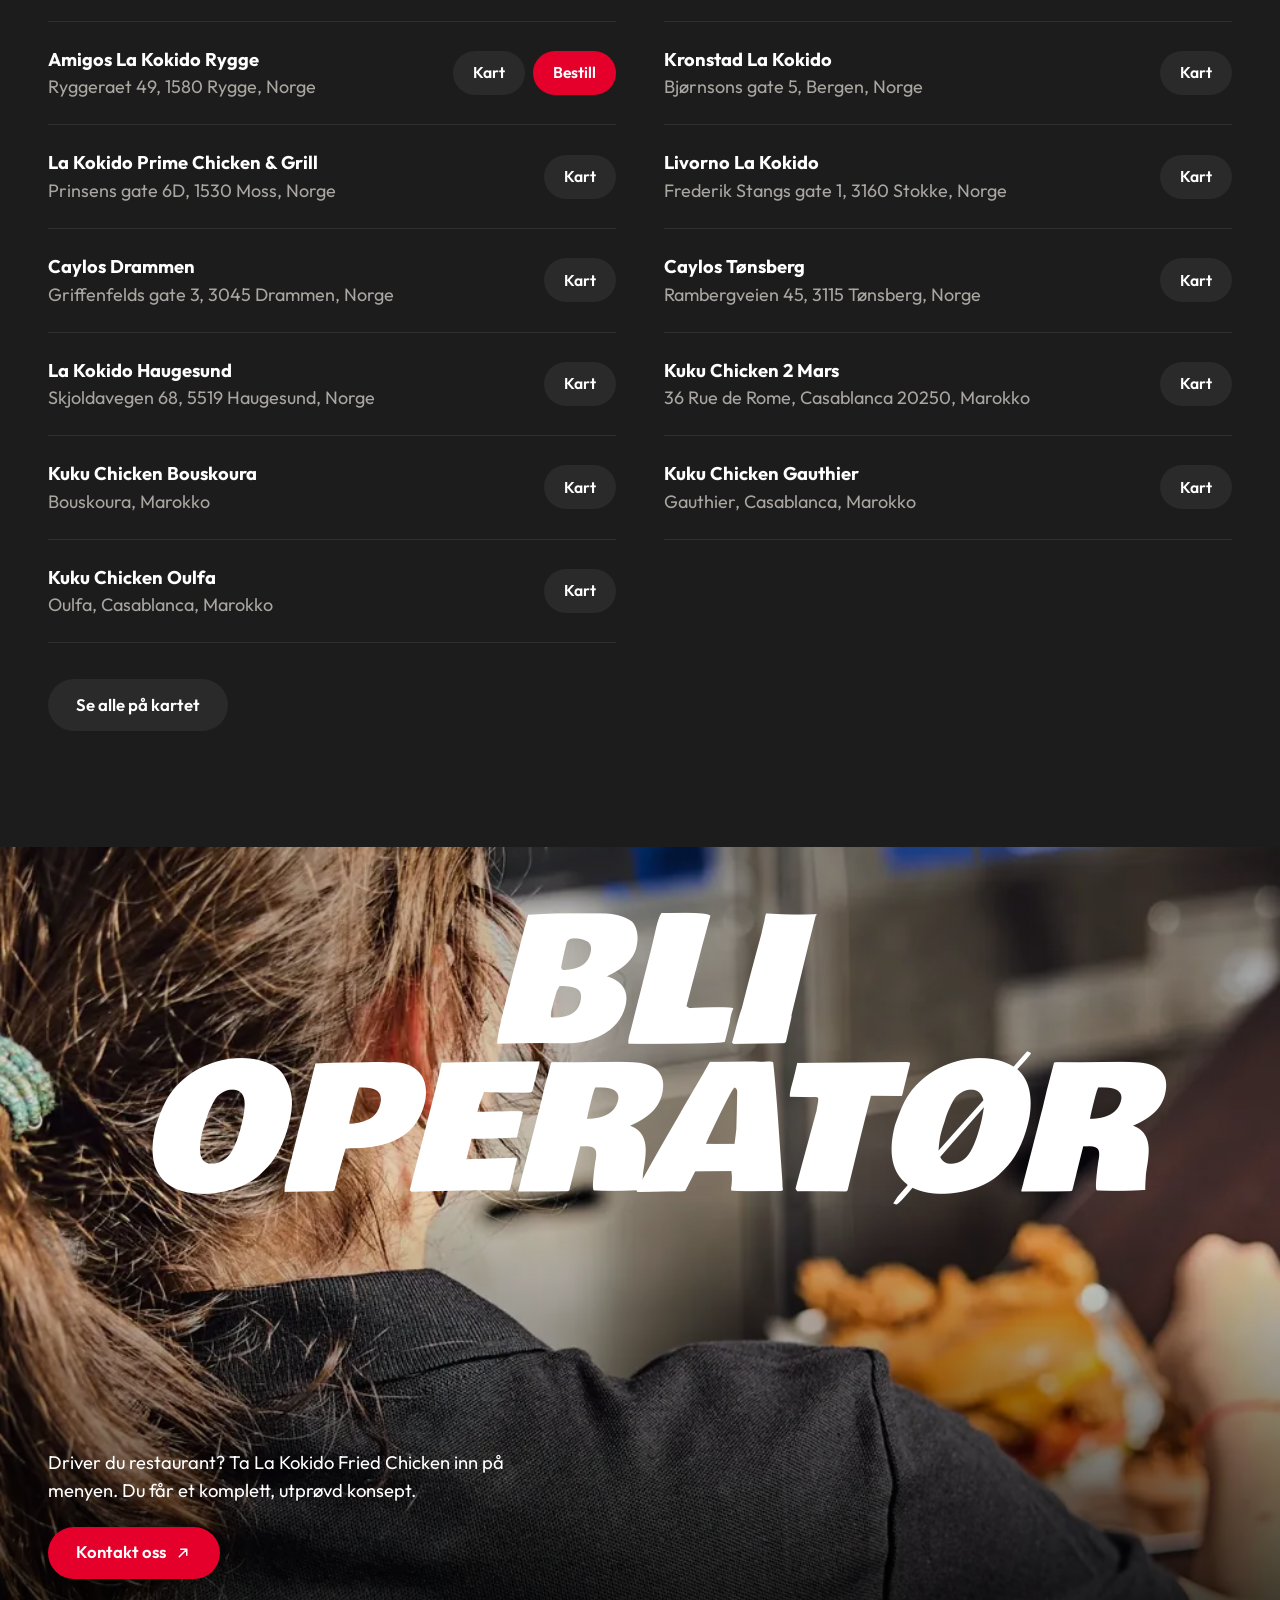
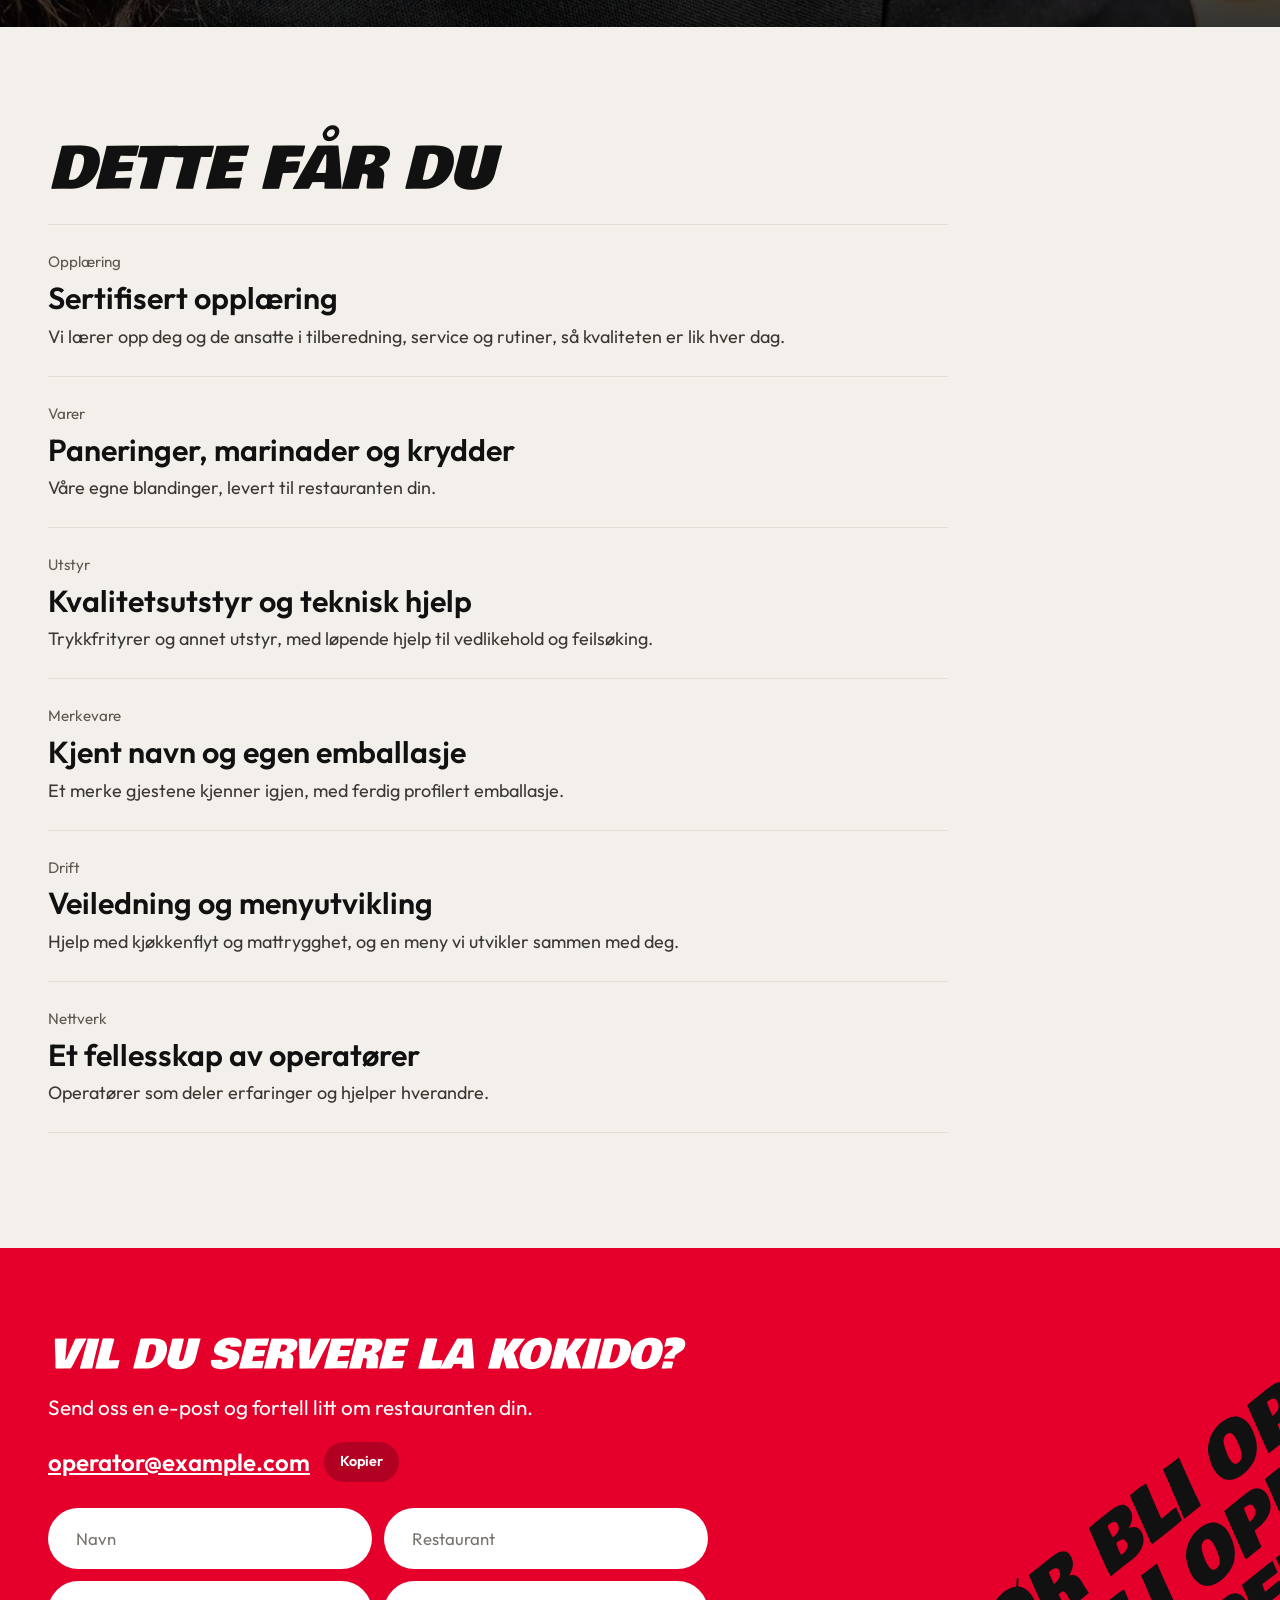
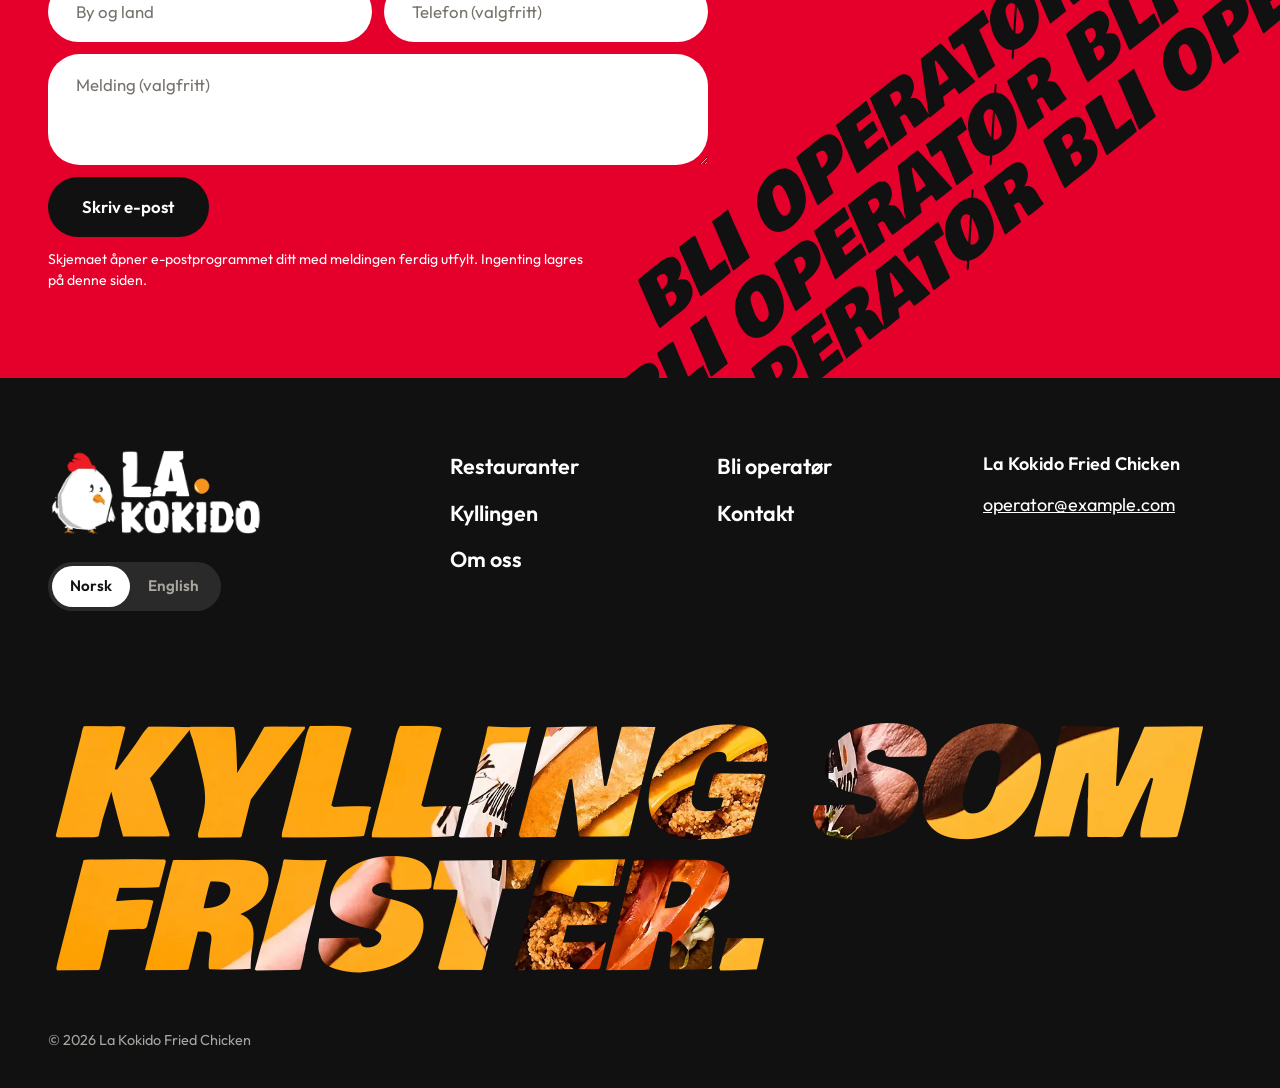
==== commit 94d523e6: "Rebuild the site from scratch in a dark, bold layout Replaces the first version entirely. Norwegian " ====
--- a/index.html
+++ b/index.html
@@ -1,232 +1,253 @@
 <!doctype html>
-<html lang="en">
+<html lang="no">
 <head>
 <meta charset="utf-8">
 <meta name="viewport" content="width=device-width, initial-scale=1">
-<title>La Kokido Fried Chicken | Find a restaurant or become an operator</title>
-<meta name="description" content="La Kokido Fried Chicken – natural, pressure-fried chicken. Find your nearest La Kokido in Norway and Morocco, or add La Kokido to your restaurant and become an operator.">
+<title>La Kokido Fried Chicken | Finn restaurant eller bli operatør</title>
+<meta name="description" content="La Kokido Fried Chicken – naturlig, trykkfritert kylling. Finn din nærmeste La Kokido, eller ta La Kokido inn i restauranten din og bli operatør.">
 <meta property="og:title" content="La Kokido Fried Chicken">
-<meta property="og:description" content="Natural, pressure-fried chicken. Find a restaurant or become an operator.">
+<meta property="og:description" content="Naturlig, trykkfritert kylling. Finn restaurant eller bli operatør.">
 <meta property="og:image" content="assets/img/hero.webp">
-<meta name="theme-color" content="#1e1410">
+<meta name="theme-color" content="#111111">
 <link rel="icon" href="favicon.png" type="image/png">
 <link rel="apple-touch-icon" href="assets/img/apple-touch-icon.png">
-<link rel="preload" href="assets/fonts/luckiest-guy.woff2" as="font" type="font/woff2" crossorigin>
-<link rel="preload" href="assets/img/hero.webp" as="image">
+<link rel="preload" href="assets/fonts/bowlby-one.woff2" as="font" type="font/woff2" crossorigin>
 <link rel="stylesheet" href="styles.css">
 </head>
 <body>
-<a class="skip" href="#main">Skip to content</a>
-
-<header class="site-header" id="top">
-  <div class="wrap header-row">
-    <a class="logo" href="#top" aria-label="La Kokido – home">
-      <img src="assets/img/logo.webp" alt="La Kokido" width="500" height="195">
-    </a>
-    <nav class="nav" id="nav" aria-label="Main">
-      <a href="#locations">Locations</a>
-      <a href="#chicken">Our chicken</a>
-      <a href="#about">About us</a>
-      <a href="#operator">Become an operator</a>
+<a class="skip" href="#main" data-i18n="skip">Hopp til innhold</a>
+
+<header class="nav" id="top">
+  <div class="nav__bar">
+    <div class="nav__side">
+      <button class="nav__round nav__burger" id="burger" aria-label="Meny" aria-expanded="false" aria-controls="sheet">
+        <svg viewBox="0 0 24 24" aria-hidden="true"><path d="M4 7h16M4 12h16M4 17h16"/></svg>
+      </button>
+      <div class="nav__langs" role="group" aria-label="Språk / Language">
+        <svg viewBox="0 0 24 24" aria-hidden="true"><circle cx="12" cy="12" r="9"/><path d="M3 12h18M12 3c3 3.2 3 14.800 0 18M12 3c-3 3.200-3 14.800 0 18"/></svg>
+        <button type="button" data-lang="no" aria-pressed="true">NO</button>
+        <button type="button" data-lang="en" aria-pressed="false">EN</button>
+      </div>
+      <span class="nav__rule"></span>
+      <a class="nav__link" href="#restauranter" data-i18n="nav.restaurants">Restauranter</a>
+      <a class="nav__link" href="#kyllingen" data-i18n="nav.chicken">Kyllingen</a>
+    </div>
+    <a class="nav__logo" href="#top" aria-label="La Kokido"><img src="assets/img/logo.webp" alt="La Kokido" width="500" height="195"></a>
+    <div class="nav__side nav__side--right">
+      <a class="nav__link" href="#om-oss" data-i18n="nav.about">Om oss</a>
+      <a class="nav__link" href="#operator" data-i18n="nav.operator">Bli operatør</a>
+      <a class="pill pill--red nav__find" href="#restauranter">
+        <svg viewBox="0 0 24 24" aria-hidden="true"><path d="M12 21s7-7.200 7-12a7 7 0 1 0-14 0c0 4.800 7 12 7 12Z"/><circle cx="12" cy="9" r="2.500"/></svg>
+        <span data-i18n="nav.find">Finn restaurant</span>
+      </a>
+      <a class="nav__round nav__round--red nav__pin" href="#restauranter" aria-label="Finn restaurant">
+        <svg viewBox="0 0 24 24" aria-hidden="true"><path d="M12 21s7-7.200 7-12a7 7 0 1 0-14 0c0 4.800 7 12 7 12Z"/><circle cx="12" cy="9" r="2.500"/></svg>
+      </a>
+    </div>
+  </div>
+  <div class="sheet" id="sheet" hidden>
+    <nav class="sheet__nav" aria-label="Meny">
+      <a href="#restauranter" data-i18n="nav.restaurants">Restauranter</a>
+      <a href="#kyllingen" data-i18n="nav.chicken">Kyllingen</a>
+      <a href="#om-oss" data-i18n="nav.about">Om oss</a>
+      <a href="#operator" data-i18n="nav.operator">Bli operatør</a>
     </nav>
-    <div class="header-cta">
-      <a class="btn btn-outline" href="#locations">
-        <svg viewBox="0 0 24 24" aria-hidden="true"><path d="M12 2a7 7 0 0 0-7 7c0 5 7 13 7 13s7-8 7-13a7 7 0 0 0-7-7Zm0 9.5A2.5 2.5 0 1 1 12 6.5a2.5 2.5 0 0 1 0 5Z"/></svg>
-        Find La Kokido
-      </a>
-      <a class="btn btn-orange hide-sm" href="#operator">Become an operator</a>
-      <button class="burger" id="burger" aria-label="Open menu" aria-expanded="false" aria-controls="nav"><span></span><span></span><span></span></button>
+    <div class="sheet__actions">
+      <div class="lang-toggle">
+        <button type="button" data-lang="no" aria-pressed="true">Norsk</button>
+        <button type="button" data-lang="en" aria-pressed="false">English</button>
+      </div>
+      <a class="pill pill--red" href="#restauranter" data-i18n="nav.find">Finn restaurant</a>
     </div>
   </div>
 </header>
 
 <main id="main">
 
-<!-- HERO -->
 <section class="hero">
-  <div class="wrap hero-inner">
-    <p class="sticker">65+ years of pressure-fried know-how</p>
-    <h1>Crispy.<br>Juicy.<br><span>La Kokido.</span></h1>
-    <p class="hero-lead">Natural chicken, our own breading and marinades, pressure-fried until it's golden outside and tender inside. Classic fried chicken, spicy bone-in and chicken tenders – the kind you come back for.</p>
-    <div class="hero-btns">
-      <a class="btn btn-orange btn-lg" href="#locations">Find your La Kokido</a>
-      <a class="btn btn-white btn-lg" href="#operator">Become an operator</a>
-    </div>
-  </div>
-</section>
-
-<div class="ticker" aria-hidden="true">
-  <div class="ticker-track">
-    <span>Pressure-fried</span><span>Natural chicken</span><span>Classic</span><span>Spicy bone-in</span><span>Tenders</span><span>No artificial ingredients</span>
-    <span>Pressure-fried</span><span>Natural chicken</span><span>Classic</span><span>Spicy bone-in</span><span>Tenders</span><span>No artificial ingredients</span>
-  </div>
-</div>
-
-<!-- QUICK LINKS -->
-<section class="wrap quick">
-  <a class="tile tile-red" href="#locations">
-    <h2>Find your La Kokido</h2>
-    <p><span data-count="total">13</span> restaurants in Norway and Morocco.</p>
-    <span class="tile-link">See locations →</span>
-  </a>
-  <a class="tile tile-cream" href="#chicken">
-    <h2>Our chicken</h2>
-    <p>Classic, spicy bone-in and tenders.</p>
-    <span class="tile-link">Take a look →</span>
-  </a>
-  <a class="tile tile-orange" href="#operator">
-    <h2>Become an operator</h2>
-    <p>Add La Kokido to your restaurant.</p>
-    <span class="tile-link">How it works →</span>
-  </a>
-</section>
-
-<!-- LOCATIONS -->
-<section class="section" id="locations">
-  <div class="wrap">
-    <div class="section-head">
-      <p class="eyebrow">Locations</p>
-      <h2 class="display">Find your La Kokido</h2>
-      <p class="lead">Search by city or restaurant name, then get directions or order straight from the restaurant.</p>
-    </div>
-
-    <div class="finder">
-      <div class="finder-controls">
-        <label class="search">
-          <span class="sr-only">Search locations</span>
-          <svg viewBox="0 0 24 24" aria-hidden="true"><path d="M10 2a8 8 0 1 0 4.9 14.3l5.4 5.4 1.4-1.4-5.4-5.4A8 8 0 0 0 10 2Zm0 2a6 6 0 1 1 0 12 6 6 0 0 1 0-12Z"/></svg>
-          <input id="loc-search" type="search" placeholder="City or restaurant, e.g. Bergen" autocomplete="off">
-        </label>
-        <div class="chips" role="group" aria-label="Filter by country" id="loc-filters"></div>
-      </div>
-
-      <div class="finder-body">
-        <div class="loc-list-wrap">
-          <p class="loc-count" id="loc-count" aria-live="polite"></p>
-          <ul class="loc-list" id="loc-list"></ul>
-          <p class="loc-empty" id="loc-empty" hidden>No restaurant matches that search yet. Want La Kokido in your town? <a href="#operator">Become an operator</a>.</p>
+  <div class="container">
+    <div class="hero__card">
+      <img src="assets/img/hero.webp" alt="" width="1919" height="1080" fetchpriority="high">
+      <h1 class="t-display hero__title"><span data-i18n="hero.l1">Sprø utenpå.</span><br><span data-i18n="hero.l2">Saftig inni.</span></h1>
+    </div>
+    <div class="hero__foot">
+      <p data-i18n="hero.lead">Naturlig kylling, våre egne marinader og paneringer, trykkfritert til den er gyllen.</p>
+      <div class="hero__btns">
+        <a class="pill pill--red" href="#restauranter" data-i18n="nav.find">Finn restaurant</a>
+        <a class="pill pill--ghost" href="#operator" data-i18n="nav.operator">Bli operatør</a>
+      </div>
+    </div>
+  </div>
+</section>
+
+<section class="section section--beige" id="kyllingen">
+  <div class="container">
+    <div class="section__head">
+      <h2 class="t-display t-label" data-i18n="chicken.label">Kyllingen</h2>
+      <a class="pill pill--red" href="#restauranter" data-i18n="chicken.cta">Finn din La Kokido</a>
+    </div>
+    <div class="menu">
+      <article class="card card--big">
+        <span class="card__tag" data-i18n="chicken.tag">Til å dele</span>
+        <img src="assets/img/chicken-meal.webp" alt="La Kokido kyllingburger, bøtte og kyllingbiter" width="1069" height="527" loading="lazy">
+        <p class="card__name" data-i18n="chicken.big">Trykkfritert siden dag én</p>
+      </article>
+      <article class="card">
+        <h3 class="t-display" data-i18n="chicken.c1">Klassisk</h3>
+        <p data-i18n="chicken.c1t">Gyllen, sprø panering og saftig kjøtt. Den tidløse.</p>
+      </article>
+      <article class="card">
+        <h3 class="t-display" data-i18n="chicken.c2">Spicy på bein</h3>
+        <p data-i18n="chicken.c2t">Kraftig smak med skikkelig sting, stekt på beinet.</p>
+      </article>
+      <article class="card">
+        <h3 class="t-display">Tenders</h3>
+        <p data-i18n="chicken.c3t">Sprø strimler av kyllingfilet. Laget for dipp og deling.</p>
+      </article>
+    </div>
+    <p class="fine" data-i18n="chicken.note">Meny og priser varierer fra restaurant til restaurant.</p>
+  </div>
+</section>
+
+<section class="section section--white">
+  <div class="container split">
+    <div>
+      <h2 class="t-display t-label" data-i18n="raw.label">Råvarene</h2>
+      <p class="split__lead" data-i18n="raw.lead">Vi bruker bare naturlig kylling og ingen kunstige tilsetninger. Det smaker du.</p>
+    </div>
+    <ul class="facts">
+      <li><strong data-i18n="raw.f1">Fersk kylling</strong><span data-i18n="raw.f1t">Fersk og smakfull i hver restaurant.</span></li>
+      <li><strong data-i18n="raw.f2">Naturlige ingredienser</strong><span data-i18n="raw.f2t">Rene smaker, uten noe kunstig.</span></li>
+      <li><strong data-i18n="raw.f3">Egne krydderblandinger</strong><span data-i18n="raw.f3t">Paneringer, marinader og krydder er våre egne.</span></li>
+      <li><strong data-i18n="raw.f4">Samme kvalitet overalt</strong><span data-i18n="raw.f4t">Spesielle trykkfrityrer gir samme resultat hver gang.</span></li>
+    </ul>
+  </div>
+</section>
+
+<section class="section section--black" id="om-oss">
+  <div class="container">
+    <div class="story__head">
+      <h2 class="t-display t-label" data-i18n="about.label">Over 65 år med fritert kylling</h2>
+      <p data-i18n="about.lead">La Kokido Fried Chicken bygger på over 65 års erfaring med uimotståelig, trykkfritert kylling. Vi gir operatørene våre det de trenger for å servere kylling gjestene kommer tilbake for.</p>
+    </div>
+    <dl class="story">
+      <div><dt class="t-display">65+</dt><dd data-i18n="about.s1">år med erfaring i trykkfritert kylling.</dd></div>
+      <div><dt class="t-display t-red" data-count="total">13</dt><dd data-i18n="about.s2">restauranter serverer La Kokido i dag.</dd></div>
+      <div><dt class="t-display" data-count="countries">2</dt><dd data-i18n="about.s3">land: Norge og Marokko.</dd></div>
+    </dl>
+  </div>
+</section>
+
+<section class="section section--raised" id="restauranter">
+  <div class="container">
+    <div class="rest__head">
+      <h2 class="t-display rest__title" data-i18n="rest.title">Restauranter</h2>
+      <p data-i18n="rest.lead">Finn din nærmeste La Kokido, få veibeskrivelse eller bestill direkte.</p>
+    </div>
+    <label class="search">
+      <span class="sr-only" data-i18n="rest.search">Søk etter by eller restaurant</span>
+      <input id="loc-search" type="search" placeholder="Søk etter by eller restaurant" data-i18n-ph="rest.search" autocomplete="off">
+      <span class="search__btn" aria-hidden="true"><svg viewBox="0 0 24 24"><circle cx="11" cy="11" r="6.500"/><path d="m16 16 4.500 4.500"/></svg></span>
+    </label>
+    <div class="rest__bar">
+      <p id="loc-count" aria-live="polite"></p>
+      <div class="chips" id="loc-filters" role="group" aria-label="Land"></div>
+    </div>
+    <ul class="rest__list" id="loc-list"></ul>
+    <p class="rest__empty" id="loc-empty" hidden><span data-i18n="rest.empty">Ingen restauranter passer til søket ennå. Vil du ha La Kokido i byen din?</span> <a href="#operator" data-i18n="nav.operator">Bli operatør</a></p>
+    <a class="pill pill--dark rest__all" href="https://www.google.com/maps/d/viewer?mid=1ovrAAtIn1Pm-Mk8cej24C1JfJVDMtYQ" target="_blank" rel="noopener" data-i18n="rest.map">Se alle på kartet</a>
+  </div>
+</section>
+
+<section class="jobs" id="operator">
+  <img src="assets/img/operator.webp" alt="" width="1000" height="1500" loading="lazy">
+  <p class="t-display jobs__word" aria-hidden="true"><span data-i18n="op.w1">Bli</span><br><span data-i18n="op.w2">operatør</span></p>
+  <div class="container jobs__body">
+    <h2 class="sr-only" data-i18n="nav.operator">Bli operatør</h2>
+    <p data-i18n="op.lead">Driver du restaurant? Ta La Kokido Fried Chicken inn på menyen. Du får et komplett, utprøvd konsept.</p>
+    <a class="pill pill--red" href="#kontakt"><span data-i18n="op.cta">Kontakt oss</span> <svg viewBox="0 0 24 24" aria-hidden="true"><path d="M7 17 17 7M9 7h8v8"/></svg></a>
+  </div>
+</section>
+
+<section class="section section--beige">
+  <div class="container">
+    <h2 class="t-display list__title" data-i18n="get.title">Dette får du</h2>
+    <ol class="list">
+      <li><p class="list__meta" data-i18n="get.m1">Opplæring</p><h3 data-i18n="get.h1">Sertifisert opplæring</h3><p data-i18n="get.t1">Vi lærer opp deg og de ansatte i tilberedning, service og rutiner, så kvaliteten er lik hver dag.</p></li>
+      <li><p class="list__meta" data-i18n="get.m2">Varer</p><h3 data-i18n="get.h2">Paneringer, marinader og krydder</h3><p data-i18n="get.t2">Våre egne blandinger, levert til restauranten din.</p></li>
+      <li><p class="list__meta" data-i18n="get.m3">Utstyr</p><h3 data-i18n="get.h3">Kvalitetsutstyr og teknisk hjelp</h3><p data-i18n="get.t3">Trykkfrityrer og annet utstyr, med løpende hjelp til vedlikehold og feilsøking.</p></li>
+      <li><p class="list__meta" data-i18n="get.m4">Merkevare</p><h3 data-i18n="get.h4">Kjent navn og egen emballasje</h3><p data-i18n="get.t4">Et merke gjestene kjenner igjen, med ferdig profilert emballasje.</p></li>
+      <li><p class="list__meta" data-i18n="get.m5">Drift</p><h3 data-i18n="get.h5">Veiledning og menyutvikling</h3><p data-i18n="get.t5">Hjelp med kjøkkenflyt og mattrygghet, og en meny vi utvikler sammen med deg.</p></li>
+      <li><p class="list__meta" data-i18n="get.m6">Nettverk</p><h3 data-i18n="get.h6">Et fellesskap av operatører</h3><p data-i18n="get.t6">Operatører som deler erfaringer og hjelper hverandre.</p></li>
+    </ol>
+  </div>
+</section>
+
+<section class="prefooter" id="kontakt">
+  <div class="container prefooter__grid">
+    <div class="prefooter__body">
+      <h2 class="t-display prefooter__title" data-i18n="c.title">Vil du servere La Kokido?</h2>
+      <p class="prefooter__lead" data-i18n="c.lead">Send oss en e-post og fortell litt om restauranten din.</p>
+      <p class="prefooter__mail"><a data-email-link href="#kontakt"><span data-email-text></span></a>
+        <button type="button" class="copy" id="copy-email" data-i18n="c.copy">Kopier</button></p>
+      <form class="signup" id="operator-form" novalidate>
+        <div class="signup__row">
+          <label class="sr-only" for="f-name" data-i18n="c.name">Navn</label>
+          <input id="f-name" name="name" placeholder="Navn" data-i18n-ph="c.name" autocomplete="name" required>
+          <label class="sr-only" for="f-rest" data-i18n="c.rest">Restaurant</label>
+          <input id="f-rest" name="restaurant" placeholder="Restaurant" data-i18n-ph="c.rest" autocomplete="organization" required>
         </div>
-        <div class="map">
-          <iframe title="Map of all La Kokido locations" loading="lazy" referrerpolicy="no-referrer-when-downgrade"
-            src="https://www.google.com/maps/d/u/0/embed?mid=1ovrAAtIn1Pm-Mk8cej24C1JfJVDMtYQ&ehbc=2E312F&noprof=1"></iframe>
+        <div class="signup__row">
+          <label class="sr-only" for="f-city" data-i18n="c.city">By og land</label>
+          <input id="f-city" name="city" placeholder="By og land" data-i18n-ph="c.city" autocomplete="address-level2" required>
+          <label class="sr-only" for="f-phone" data-i18n="c.phone">Telefon (valgfritt)</label>
+          <input id="f-phone" name="phone" type="tel" placeholder="Telefon (valgfritt)" data-i18n-ph="c.phone" autocomplete="tel">
         </div>
-      </div>
-    </div>
-  </div>
-</section>
-
-<!-- OUR CHICKEN -->
-<section class="section section-dark" id="chicken">
-  <div class="wrap">
-    <div class="section-head">
-      <p class="eyebrow">Our chicken</p>
-      <h2 class="display">Three ways to love it</h2>
-    </div>
-    <div class="chicken-grid">
-      <img class="chicken-photo" src="assets/img/chicken-meal.webp" alt="La Kokido chicken burger, bucket and fried chicken pieces" width="1069" height="527" loading="lazy">
-      <ol class="menu-cards">
-        <li><span class="num">1</span><div><h3>Classic fried chicken</h3><p>The timeless one. Golden, crunchy coating and juicy meat, pressure-fried the way we've done it for decades.</p></div></li>
-        <li><span class="num">2</span><div><h3>Spicy bone-in chicken</h3><p>Bold flavour with a proper kick, cooked on the bone so it stays tender.</p></div></li>
-        <li><span class="num">3</span><div><h3>Chicken tenders</h3><p>Crispy strips of chicken fillet – made for dipping and sharing.</p></div></li>
-      </ol>
-    </div>
-    <p class="note">Menus and prices vary by restaurant – check with your local La Kokido.</p>
-  </div>
-</section>
-
-<!-- ABOUT -->
-<section class="section" id="about">
-  <div class="wrap about">
-    <div class="about-text">
-      <p class="eyebrow">About us</p>
-      <h2 class="display">Fried chicken with nothing to hide</h2>
-      <p>Welcome to La Kokido Fried Chicken, where we have over 65 years of experience in crafting irresistible, pressure-fried chicken. We use only natural chicken, and we keep quality high by using special pressure fryers and our own ingredients.</p>
-      <p>We empower our operators to deliver chicken dishes that keep customers coming back for more – and we work hard to uphold those standards in every bite.</p>
-      <dl class="stats">
-        <div><dt>65+</dt><dd>years of experience</dd></div>
-        <div><dt data-count="total">13</dt><dd>restaurants</dd></div>
-        <div><dt data-count="countries">2</dt><dd>countries</dd></div>
-      </dl>
-    </div>
-    <ul class="values">
-      <li><img src="assets/icons/fresh-chicken.webp" alt="" width="160" height="160" loading="lazy"><h3>Fresh chicken</h3><p>Impeccably fresh, flavourful fried chicken in every restaurant.</p></li>
-      <li><img src="assets/icons/natural-ingredients.webp" alt="" width="160" height="160" loading="lazy"><h3>Natural ingredients</h3><p>Only natural ingredients, so every dish tastes pure and honest.</p></li>
-      <li><img src="assets/icons/quality-assurance.webp" alt="" width="160" height="160" loading="lazy"><h3>Quality assurance</h3><p>No artificial materials – a consistent standard in everything we serve.</p></li>
-      <li><img src="assets/icons/brand-integrity.webp" alt="" width="160" height="160" loading="lazy"><h3>Brand integrity</h3><p>An unwavering commitment to authenticity and quality.</p></li>
-      <li><img src="assets/icons/differentiation.webp" alt="" width="160" height="160" loading="lazy"><h3>Differentiation</h3><p>Transparency and better eating choices set us apart.</p></li>
-      <li><img src="assets/icons/customer-trust.webp" alt="" width="160" height="160" loading="lazy"><h3>Customer trust</h3><p>Guests who value honesty and quality trust what we serve.</p></li>
-    </ul>
-  </div>
-</section>
-
-<!-- OPERATOR -->
-<section class="section section-orange" id="operator">
-  <div class="wrap">
-    <div class="op-top">
-      <div>
-        <p class="eyebrow">For restaurants</p>
-        <h2 class="display">Become a La Kokido operator</h2>
-        <p class="lead">Already run a restaurant? Add La Kokido Fried Chicken to your menu. You get a complete, proven business model – and your guests get chicken they'll come back for.</p>
-        <ul class="benefits">
-          <li>Certified training for operators</li>
-          <li>National brand recognition</li>
-          <li>Breadings, marinades &amp; seasonings</li>
-          <li>Quality equipment</li>
-          <li>Branded packaging</li>
-        </ul>
-        <a class="btn btn-dark btn-lg" href="#contact">Contact us to get started</a>
-      </div>
-      <img class="op-photo" src="assets/img/operator.webp" alt="La Kokido team member serving fried chicken" width="1000" height="1500" loading="lazy">
-    </div>
-
-    <h3 class="display display-sm">How we support you</h3>
-    <ol class="support">
-      <li><h4>Operational guidance</h4><p>Help setting up and running an efficient kitchen: best practices, food safety standards and workflow.</p></li>
-      <li><h4>Training programs</h4><p>Staff training in chicken preparation, customer service and procedures, so quality stays consistent.</p></li>
-      <li><h4>Product development</h4><p>We develop the menu together with you and keep it in step with what guests want.</p></li>
-      <li><h4>Technical support</h4><p>Ongoing help with maintenance and troubleshooting for pressure fryers and other equipment.</p></li>
-      <li><h4>Operator community</h4><p>A network of operators who share knowledge and back each other up.</p></li>
-    </ol>
-
-    <div class="contact" id="contact">
-      <div class="contact-info">
-        <h3 class="display display-sm">Interested? Send us an email.</h3>
-        <p>Tell us a little about your restaurant and we'll get back to you about becoming a La Kokido operator.</p>
-        <a class="mail-link" data-email-link href="#contact"><span data-email-text></span></a>
-        <p class="small">Fill in the form and your email app opens with the message ready to send – or just write to us directly at the address above.</p>
-      </div>
-      <form class="contact-form" id="operator-form" novalidate>
-        <div class="row">
-          <label>Your name<input name="name" required autocomplete="name"></label>
-          <label>Restaurant / company<input name="restaurant" required autocomplete="organization"></label>
+        <label class="sr-only" for="f-msg" data-i18n="c.msg">Melding (valgfritt)</label>
+        <textarea id="f-msg" name="message" rows="3" placeholder="Melding (valgfritt)" data-i18n-ph="c.msg"></textarea>
+        <p class="signup__error" id="form-error" role="alert" hidden data-i18n="c.error">Fyll inn navn, restaurant og by.</p>
+        <button class="pill pill--black" type="submit" data-i18n="c.send">Skriv e-post</button>
+        <p class="signup__note" id="form-done" role="status" hidden data-i18n="c.done">E-postprogrammet ditt skal nå ha åpnet seg med meldingen klar. Skjedde det ingenting? Skriv til adressen over.</p>
+        <p class="signup__note" data-i18n="c.note">Skjemaet åpner e-postprogrammet ditt med meldingen ferdig utfylt. Ingenting lagres på denne siden.</p>
+      </form>
+    </div>
+  </div>
+  <div class="prefooter__lines t-display" aria-hidden="true">
+    <span data-i18n="c.line">Bli operatør Bli operatør Bli operatør Bli operatør Bli operatør Bli operatør</span>
+    <span data-i18n="c.line">Bli operatør Bli operatør Bli operatør Bli operatør Bli operatør Bli operatør</span>
+    <span data-i18n="c.line">Bli operatør Bli operatør Bli operatør Bli operatør Bli operatør Bli operatør</span>
+  </div>
+</section>
+
+</main>
+
+<footer class="footer">
+  <div class="container">
+    <div class="footer__top">
+      <div class="footer__brand">
+        <img src="assets/img/logo.webp" alt="La Kokido" width="500" height="195" loading="lazy">
+        <div class="lang-toggle">
+          <button type="button" data-lang="no" aria-pressed="true">Norsk</button>
+          <button type="button" data-lang="en" aria-pressed="false">English</button>
         </div>
-        <div class="row">
-          <label>City &amp; country<input name="city" required autocomplete="address-level2"></label>
-          <label>Phone <span class="opt">(optional)</span><input name="phone" type="tel" autocomplete="tel"></label>
-        </div>
-        <label>Message<textarea name="message" rows="4" placeholder="Tell us about your restaurant and why you'd like to serve La Kokido."></textarea></label>
-        <p class="form-error" id="form-error" role="alert" hidden>Please fill in your name, restaurant and city.</p>
-        <button class="btn btn-red btn-lg" type="submit">Send email</button>
-        <p class="form-done" id="form-done" role="status" hidden>Your email app should now be open with the message ready. If nothing happened, write to us at <a data-email-link href="#contact"><span data-email-text></span></a>.</p>
-      </form>
-    </div>
-  </div>
-</section>
-
-</main>
-
-<footer class="site-footer">
-  <div class="wrap footer-row">
-    <img src="assets/img/logo.webp" alt="La Kokido" width="500" height="195" loading="lazy">
-    <nav aria-label="Footer">
-      <a href="#locations">Locations</a>
-      <a href="#chicken">Our chicken</a>
-      <a href="#about">About us</a>
-      <a href="#operator">Become an operator</a>
-      <a data-email-link href="#contact">Contact</a>
-    </nav>
-  </div>
-  <p class="wrap copyright">© <span id="year">2026</span> La Kokido Fried Chicken. All rights reserved.</p>
+      </div>
+      <ul class="footer__col">
+        <li><a href="#restauranter" data-i18n="nav.restaurants">Restauranter</a></li>
+        <li><a href="#kyllingen" data-i18n="nav.chicken">Kyllingen</a></li>
+        <li><a href="#om-oss" data-i18n="nav.about">Om oss</a></li>
+      </ul>
+      <ul class="footer__col">
+        <li><a href="#operator" data-i18n="nav.operator">Bli operatør</a></li>
+        <li><a href="#kontakt" data-i18n="f.contact">Kontakt</a></li>
+      </ul>
+      <address>
+        <strong>La Kokido Fried Chicken</strong>
+        <a data-email-link href="#kontakt"><span data-email-text></span></a>
+      </address>
+    </div>
+    <p class="t-display footer__word" aria-hidden="true"><span data-i18n="f.w1">Kylling som</span><br><span data-i18n="f.w2">frister.</span></p>
+    <p class="footer__legal">© <span id="year">2026</span> La Kokido Fried Chicken</p>
+  </div>
 </footer>
 
 <script src="script.js"></script>
--- a/styles.css
+++ b/styles.css
@@ -1,226 +1,239 @@
-@font-face { font-family: "Luckiest Guy"; src: url("assets/fonts/luckiest-guy.woff2") format("woff2"); font-display: swap; }
-@font-face { font-family: "Montserrat"; src: url("assets/fonts/montserrat-latin.woff2") format("woff2"); font-weight: 100 900; font-display: swap;
-  unicode-range: U+0000-00FF, U+0131, U+0152-0153, U+02BB-02BC, U+02C6, U+02DA, U+02DC, U+2000-206F, U+20AC, U+2122, U+2191, U+2193, U+2212, U+2215, U+FEFF, U+FFFD; }
-@font-face { font-family: "Montserrat"; src: url("assets/fonts/montserrat-latin-ext.woff2") format("woff2"); font-weight: 100 900; font-display: swap;
-  unicode-range: U+0100-02BA, U+02BD-02C5, U+02C7-02CC, U+02CE-02D7, U+02DD-02FF, U+1E00-1E9F, U+2020, U+20A0-20AB, U+20AD-20C0, U+2113, U+2C60-2C7F, U+A720-A7FF; }
+@font-face { font-family: "Bowlby One"; src: url("assets/fonts/bowlby-one.woff2") format("woff2"); font-display: swap; }
+@font-face { font-family: "Outfit"; src: url("assets/fonts/outfit.woff2") format("woff2"); font-weight: 100 900; font-display: swap; }
 
 :root {
-  --red: #e3161f;
-  --red-dark: #b90f17;
+  color-scheme: dark;
+  --red: #e4002b;
+  --red-dark: #b80022;
   --orange: #f8941d;
-  --yellow: #ffc629;
-  --ink: #1e1410;
-  --ink-soft: #5c4d45;
-  --cream: #fff6ea;
-  --cream-2: #fdeed8;
-  --white: #fff;
-  --radius: 22px;
-  --shadow: 0 10px 30px rgba(30, 20, 16, .10);
-  --display: "Luckiest Guy", "Arial Black", Impact, sans-serif;
-  --body: "Montserrat", system-ui, -apple-system, "Segoe UI", Arial, sans-serif;
-  --header-h: 76px;
+  --black: #111111;
+  --raised: #1c1c1c;
+  --line: #2e2e2e;
+  --beige: #f3f0eb;
+  --white: #ffffff;
+  --ink: #111111;
+  --muted: #a9a6a1;
+  --muted-ink: #5d5952;
+  --radius: 28px;
+  --display: "Bowlby One", "Arial Black", Impact, sans-serif;
+  --body: "Outfit", system-ui, -apple-system, "Segoe UI", Arial, sans-serif;
+  --nav-h: 88px;
 }
 
 *, *::before, *::after { box-sizing: border-box; }
-html { scroll-behavior: smooth; scroll-padding-top: calc(var(--header-h) + 12px); }
-body { margin: 0; font-family: var(--body); font-size: 17px; line-height: 1.6; color: var(--ink); background: var(--cream); -webkit-font-smoothing: antialiased; }
+html { scroll-behavior: smooth; scroll-padding-top: calc(var(--nav-h) + 8px); }
+body { margin: 0; font-family: var(--body); font-size: 18px; line-height: 1.5; color: var(--white); background: var(--black); -webkit-font-smoothing: antialiased; }
 img { max-width: 100%; height: auto; display: block; }
-h1, h2, h3, h4, p, ul, ol, dl, dd { margin: 0; }
+h1, h2, h3, p, ul, ol, dl, dd, address { margin: 0; }
 ul, ol { padding: 0; list-style: none; }
 a { color: inherit; }
-:focus-visible { outline: 3px solid var(--yellow); outline-offset: 3px; border-radius: 6px; }
-
-.wrap { width: min(1200px, 100% - 40px); margin-inline: auto; }
+button, input, textarea { font: inherit; color: inherit; }
+address { font-style: normal; }
+svg { width: 18px; height: 18px; fill: none; stroke: currentColor; stroke-width: 2; stroke-linecap: round; stroke-linejoin: round; flex: none; }
+:focus-visible { outline: 3px solid var(--orange); outline-offset: 3px; }
+
+.container { width: 100%; max-width: 1280px; margin-inline: auto; padding-left: max(20px, env(safe-area-inset-left, 0px)); padding-right: max(20px, env(safe-area-inset-right, 0px)); }
+@media (min-width: 900px) { .container { padding-left: 48px; padding-right: 48px; } }
 .sr-only { position: absolute; width: 1px; height: 1px; overflow: hidden; clip-path: inset(50%); white-space: nowrap; }
-.skip { position: absolute; left: -999px; top: 8px; z-index: 100; background: var(--yellow); padding: 10px 16px; border-radius: 10px; font-weight: 700; }
+.skip { position: absolute; left: -999px; top: 8px; z-index: 100; background: var(--white); color: var(--ink); padding: 10px 16px; border-radius: 999px; font-weight: 600; }
 .skip:focus { left: 8px; }
 
 /* ---------- Type ---------- */
-.display { font-family: var(--display); font-weight: 400; font-size: clamp(2.2rem, 5.2vw, 4rem); line-height: 1; letter-spacing: .01em; text-transform: uppercase; text-wrap: balance; }
-.display-sm { font-size: clamp(1.6rem, 3.2vw, 2.4rem); }
-.eyebrow { font-weight: 800; font-size: .85rem; letter-spacing: .14em; text-transform: uppercase; color: var(--red); margin-bottom: 10px; }
-.lead { font-size: 1.15rem; color: var(--ink-soft); max-width: 60ch; margin-top: 16px; font-weight: 500; }
-.note, .small { font-size: .9rem; color: var(--ink-soft); }
-
-/* ---------- Buttons ---------- */
-.btn { display: inline-flex; align-items: center; justify-content: center; gap: 8px; min-height: 46px; padding: 10px 22px; border-radius: 999px; border: 2px solid transparent; font: 800 .95rem/1.1 var(--body); text-decoration: none; cursor: pointer; white-space: nowrap; transition: transform .15s, background-color .15s, color .15s, border-color .15s; }
-.btn:hover { transform: translateY(-2px); }
-.btn:active { transform: none; }
-.btn svg { width: 18px; height: 18px; fill: currentColor; }
-.btn-lg { min-height: 56px; padding: 14px 30px; font-size: 1.05rem; }
-.btn-sm { min-height: 40px; padding: 8px 16px; font-size: .88rem; }
-.btn-orange { background: var(--orange); color: var(--ink); }
-.btn-orange:hover { background: var(--yellow); }
-.btn-red { background: var(--red); color: var(--white); }
-.btn-red:hover { background: var(--red-dark); }
-.btn-dark { background: var(--ink); color: var(--white); }
-.btn-dark:hover { background: #000; }
-.btn-white { background: var(--white); color: var(--ink); }
-.btn-outline { border-color: var(--white); color: var(--white); }
-.btn-outline:hover { background: var(--white); color: var(--ink); }
-.btn-outline-dark { border-color: var(--ink); color: var(--ink); }
-.btn-outline-dark:hover { background: var(--ink); color: var(--white); }
-
-/* ---------- Header ---------- */
-.site-header { position: sticky; top: 0; z-index: 50; background: var(--ink); color: var(--white); }
-.header-row { display: flex; align-items: center; gap: 28px; height: var(--header-h); }
-.logo img { height: 52px; width: auto; }
-.nav { display: flex; gap: 26px; margin-right: auto; }
-.nav a { font-weight: 700; font-size: .98rem; text-decoration: none; padding: 8px 0; border-bottom: 3px solid transparent; }
-.nav a:hover { border-color: var(--orange); }
-.header-cta { display: flex; align-items: center; gap: 10px; margin-left: auto; }
-.burger { display: none; width: 46px; height: 46px; border: 0; border-radius: 12px; background: transparent; cursor: pointer; padding: 12px 10px; flex-direction: column; justify-content: space-between; }
-.burger span { display: block; height: 3px; border-radius: 3px; background: var(--white); }
+.t-display { font-family: var(--display); font-weight: 400; font-style: italic; text-transform: uppercase; line-height: .95; letter-spacing: -.01em; text-wrap: balance; }
+.t-label { font-size: clamp(1.1rem, 2vw, 1.5rem); }
+.t-red { color: var(--red); }
+.fine { font-size: .9rem; color: var(--muted-ink); margin-top: 28px; }
+
+/* ---------- Pills ---------- */
+.pill { display: inline-flex; align-items: center; justify-content: center; gap: 8px; min-height: 52px; padding: 12px 28px; border-radius: 999px; border: 0; font-weight: 600; font-size: 1.05rem; line-height: 1.1; text-decoration: none; cursor: pointer; white-space: nowrap; transition: background-color .15s, color .15s, transform .15s; }
+.pill:active { transform: scale(.97); }
+.pill--red { background: var(--red); color: var(--white); }
+.pill--red:hover { background: var(--red-dark); }
+.pill--black { background: var(--black); color: var(--white); }
+.pill--black:hover { background: #2a2a2a; }
+.pill--dark { background: #2a2a2a; color: var(--white); }
+.pill--dark:hover { background: #3a3a3a; }
+.pill--ghost { background: transparent; color: var(--white); box-shadow: inset 0 0 0 2px #4a4a4a; }
+.pill--ghost:hover { box-shadow: inset 0 0 0 2px var(--white); }
+.pill--sm { min-height: 44px; padding: 8px 20px; font-size: .98rem; }
+
+/* ---------- Nav ---------- */
+.nav { position: sticky; top: 0; z-index: 50; background: var(--black); }
+.nav__bar { display: grid; grid-template-columns: 1fr auto 1fr; align-items: center; gap: 16px; height: var(--nav-h); max-width: 1280px; margin-inline: auto; padding-inline: 48px; }
+.nav__side { display: flex; align-items: center; gap: 8px; }
+.nav__side--right { justify-content: flex-end; }
+.nav__langs { display: flex; align-items: center; gap: 4px; color: var(--muted); }
+.nav__langs button { background: none; border: 0; padding: 10px 8px; font-weight: 600; font-size: .95rem; color: var(--muted); cursor: pointer; }
+.nav__langs button[aria-pressed="true"] { color: var(--white); }
+.nav__rule { width: 1px; height: 22px; background: var(--line); margin-inline: 14px; }
+.nav__link { padding: 10px 16px; border-radius: 999px; font-weight: 600; font-size: 1rem; letter-spacing: .02em; text-transform: uppercase; text-decoration: none; white-space: nowrap; }
+.nav__link:hover { background: #2a2a2a; }
+.nav__logo img { height: 62px; width: auto; }
+.nav__find { min-height: 44px; padding: 8px 20px; font-size: .98rem; margin-left: 12px; }
+.nav__round { display: none; width: 46px; height: 46px; border-radius: 50%; border: 0; background: #2a2a2a; color: var(--white); place-items: center; cursor: pointer; }
+.nav__round svg { width: 22px; height: 22px; }
+.nav__round--red { background: var(--red); }
+.sheet { background: var(--black); border-top: 1px solid var(--line); padding: 8px 20px 28px; }
+.sheet__nav a { display: block; padding: 16px 0; border-bottom: 1px solid var(--line); font-family: var(--display); font-style: italic; text-transform: uppercase; font-size: 1.6rem; text-decoration: none; }
+.sheet__actions { display: flex; flex-wrap: wrap; gap: 12px; align-items: center; justify-content: space-between; margin-top: 22px; }
+
+.lang-toggle { display: inline-flex; padding: 4px; border-radius: 999px; background: #2a2a2a; }
+.lang-toggle button { border: 0; background: none; padding: 9px 18px; border-radius: 999px; font-weight: 600; font-size: .95rem; color: var(--muted); cursor: pointer; }
+.lang-toggle button[aria-pressed="true"] { background: var(--white); color: var(--ink); }
 
 /* ---------- Hero ---------- */
-.hero { position: relative; color: var(--white); background: #2a1a0c url("assets/img/hero.webp") 70% center / cover no-repeat; }
-.hero::before { content: ""; position: absolute; inset: 0; background: linear-gradient(90deg, rgba(30, 20, 16, .94) 0%, rgba(30, 20, 16, .78) 38%, rgba(30, 20, 16, 0) 68%); }
-.hero-inner { position: relative; padding-block: clamp(56px, 9vw, 120px); min-height: min(78vh, 760px); display: flex; flex-direction: column; justify-content: center; align-items: flex-start; }
-.sticker { background: var(--yellow); color: var(--ink); font-weight: 800; font-size: .85rem; letter-spacing: .04em; text-transform: uppercase; padding: 8px 16px; border-radius: 999px; transform: rotate(-2deg); margin-bottom: 22px; }
-.hero h1 { font-family: var(--display); font-weight: 400; font-size: clamp(3.4rem, 10vw, 7.5rem); line-height: .92; text-transform: uppercase; letter-spacing: .01em; }
-.hero h1 span { color: var(--orange); }
-.hero-lead { max-width: 46ch; margin-top: 22px; font-size: 1.15rem; font-weight: 500; }
-.hero-btns { display: flex; flex-wrap: wrap; gap: 12px; margin-top: 30px; }
-
-/* ---------- Ticker ---------- */
-.ticker { background: var(--red); color: var(--white); overflow: hidden; padding: 14px 0 10px; }
-.ticker-track { display: flex; width: max-content; animation: ticker 32s linear infinite; }
-.ticker span { font-family: var(--display); font-size: 1.35rem; text-transform: uppercase; white-space: nowrap; padding-inline: 22px; }
-.ticker span::after { content: "★"; color: var(--yellow); margin-left: 44px; font-size: 1rem; vertical-align: middle; }
-@keyframes ticker { to { transform: translateX(-50%); } }
-
-/* ---------- Quick tiles ---------- */
-.quick { display: grid; grid-template-columns: repeat(3, 1fr); gap: 20px; margin-top: 44px; }
-.tile { display: flex; flex-direction: column; gap: 8px; padding: 30px 28px 26px; border-radius: var(--radius); text-decoration: none; min-height: 190px; transition: transform .18s, box-shadow .18s; }
-.tile:hover { transform: translateY(-5px) rotate(-.6deg); box-shadow: var(--shadow); }
-.tile h2 { font-family: var(--display); font-weight: 400; font-size: 1.9rem; line-height: 1; text-transform: uppercase; }
-.tile p { font-weight: 600; }
-.tile-link { margin-top: auto; font-weight: 800; }
-.tile-red { background: var(--red); color: var(--white); }
-.tile-cream { background: var(--white); border: 2px solid var(--ink); }
-.tile-orange { background: var(--orange); }
+.hero { padding-block: 8px 44px; }
+.hero__card { position: relative; border-radius: var(--radius); overflow: hidden; background: #2a1a0c; aspect-ratio: 2 / 1; min-height: 420px; width: 100%; }
+.hero__card img { position: absolute; inset: 0; width: 100%; height: 100%; object-fit: cover; object-position: 62% center; }
+.hero__card::after { content: ""; position: absolute; inset: 0; background: linear-gradient(80deg, rgba(0, 0, 0, .55), rgba(0, 0, 0, 0) 60%); }
+.hero__title { position: absolute; z-index: 1; left: clamp(20px, 6vw, 96px); bottom: clamp(24px, 7vw, 88px); right: 20px; font-size: clamp(2.5rem, 8.4vw, 7.4rem); line-height: .9; text-shadow: 0 4px 30px rgba(0, 0, 0, .25); }
+.hero__foot { display: flex; flex-wrap: wrap; align-items: center; justify-content: space-between; gap: 20px 40px; margin-top: 28px; }
+.hero__foot p { max-width: 46ch; color: var(--muted); min-width: 0; }
+.hero__btns { display: flex; flex-wrap: wrap; gap: 12px; }
 
 /* ---------- Sections ---------- */
-.section { padding-block: clamp(64px, 9vw, 112px); }
-.section-head { margin-bottom: 36px; }
-.section-dark { background: var(--ink); color: var(--white); }
-.section-dark .eyebrow { color: var(--orange); }
-.section-dark .note { color: #cbbdb3; margin-top: 28px; }
-.section-orange { background: var(--orange); }
-.section-orange .eyebrow { color: var(--ink); }
-.section-orange .lead { color: var(--ink); }
-
-/* ---------- Location finder ---------- */
-.finder { background: var(--white); border-radius: var(--radius); box-shadow: var(--shadow); padding: 22px; }
-.finder-controls { display: flex; flex-wrap: wrap; gap: 14px; align-items: center; margin-bottom: 18px; }
-.search { flex: 1 1 280px; display: flex; align-items: center; gap: 10px; background: var(--cream); border: 2px solid var(--ink); border-radius: 999px; padding: 0 18px; }
-.search:focus-within { outline: 3px solid var(--yellow); outline-offset: 2px; }
-.search svg { width: 20px; height: 20px; flex: none; }
-.search input { flex: 1; min-width: 0; border: 0; background: transparent; font: 600 1rem var(--body); color: var(--ink); height: 50px; outline: none; }
-.chips { display: flex; gap: 8px; flex-wrap: wrap; }
-.chip { min-height: 44px; padding: 8px 18px; border-radius: 999px; border: 2px solid var(--ink); background: var(--white); font: 700 .92rem var(--body); color: var(--ink); cursor: pointer; }
-.chip[aria-pressed="true"] { background: var(--ink); color: var(--white); }
-.finder-body { display: grid; grid-template-columns: minmax(0, 5fr) minmax(0, 6fr); gap: 22px; }
-.loc-count { font-weight: 700; font-size: .9rem; color: var(--ink-soft); margin-bottom: 10px; }
-.loc-list { display: grid; gap: 10px; max-height: 560px; overflow-y: auto; padding-right: 6px; }
-.loc { display: flex; flex-wrap: wrap; align-items: center; justify-content: space-between; gap: 12px; padding: 16px 18px; border-radius: 16px; background: var(--cream); border: 2px solid transparent; }
-.loc:hover { border-color: var(--orange); }
-.loc h3 { font-size: 1.05rem; font-weight: 800; line-height: 1.3; }
-.loc p { font-size: .93rem; color: var(--ink-soft); font-weight: 500; }
-.loc-actions { display: flex; gap: 8px; flex-wrap: wrap; }
-.loc-empty { padding: 20px; background: var(--cream); border-radius: 16px; font-weight: 600; }
-.map { border-radius: 16px; overflow: hidden; background: var(--cream-2); min-height: 420px; }
-.map iframe { width: 100%; height: 100%; min-height: 420px; border: 0; display: block; }
-
-/* ---------- Chicken ---------- */
-.chicken-grid { display: grid; grid-template-columns: 1.1fr 1fr; gap: clamp(24px, 4vw, 56px); align-items: center; }
-.menu-cards { display: grid; gap: 14px; }
-.menu-cards li { display: flex; gap: 18px; align-items: flex-start; background: #2c1f19; border-radius: var(--radius); padding: 22px; }
-.num { flex: none; width: 46px; height: 46px; border-radius: 50%; background: var(--orange); color: var(--ink); font-family: var(--display); font-size: 1.5rem; display: grid; place-items: center; padding-top: 4px; }
-.menu-cards h3 { font-family: var(--display); font-weight: 400; font-size: 1.5rem; text-transform: uppercase; line-height: 1.1; margin-bottom: 4px; }
-.menu-cards p { color: #e6dad1; font-size: .98rem; }
-
-/* ---------- About ---------- */
-.about { display: grid; grid-template-columns: 1fr 1.1fr; gap: clamp(28px, 5vw, 72px); align-items: start; }
-.about-text p:not(.eyebrow) { margin-top: 18px; color: var(--ink-soft); font-weight: 500; }
-.stats { display: flex; flex-wrap: wrap; gap: 14px; margin-top: 30px; }
-.stats div { flex: 1 1 120px; background: var(--white); border-radius: 18px; padding: 18px 18px 14px; border: 2px solid var(--ink); }
-.stats dt { font-family: var(--display); font-size: 2.6rem; line-height: 1; color: var(--red); }
-.stats dd { font-weight: 700; font-size: .9rem; }
-.values { display: grid; grid-template-columns: repeat(2, 1fr); gap: 14px; }
-.values li { background: var(--white); border-radius: var(--radius); padding: 22px; box-shadow: var(--shadow); }
-.values img { width: 52px; height: 52px; margin-bottom: 12px; }
-.values h3 { font-size: 1.05rem; font-weight: 800; margin-bottom: 4px; }
-.values p { font-size: .93rem; color: var(--ink-soft); }
-
-/* ---------- Operator ---------- */
-.op-top { display: grid; grid-template-columns: 1.25fr 1fr; gap: clamp(28px, 5vw, 72px); align-items: center; margin-bottom: 64px; }
-.op-photo { border-radius: var(--radius); aspect-ratio: 4 / 5; object-fit: cover; object-position: center 30%; width: 100%; border: 4px solid var(--ink); transform: rotate(1.5deg); }
-.benefits { display: grid; gap: 10px; margin: 26px 0 30px; }
-.benefits li { position: relative; padding-left: 38px; font-weight: 700; font-size: 1.05rem; }
-.benefits li::before { content: "✓"; position: absolute; left: 0; top: 1px; width: 26px; height: 26px; border-radius: 50%; background: var(--ink); color: var(--yellow); display: grid; place-items: center; font-size: .85rem; }
-.support { display: grid; grid-template-columns: repeat(5, 1fr); gap: 14px; margin-top: 24px; counter-reset: s; }
-.support li { counter-increment: s; background: var(--cream); border-radius: var(--radius); padding: 20px; }
-.support li::before { content: counter(s); font-family: var(--display); font-size: 2rem; color: var(--red); line-height: 1; }
-.support h4 { font-size: 1.02rem; font-weight: 800; margin: 6px 0 4px; line-height: 1.25; }
-.support p { font-size: .9rem; color: var(--ink-soft); line-height: 1.5; }
-
-.contact { display: grid; grid-template-columns: 1fr 1.2fr; gap: clamp(24px, 4vw, 56px); margin-top: 64px; background: var(--ink); color: var(--white); border-radius: calc(var(--radius) + 6px); padding: clamp(24px, 4vw, 52px); }
-.contact-info p { margin-top: 14px; color: #e6dad1; }
-.contact-info .small { color: #b9aba1; }
-.mail-link { display: inline-block; margin-top: 20px; font-weight: 800; font-size: clamp(1.1rem, 2.4vw, 1.5rem); color: var(--yellow); overflow-wrap: anywhere; }
-.contact-form { display: grid; gap: 14px; background: var(--white); color: var(--ink); border-radius: var(--radius); padding: clamp(18px, 3vw, 30px); }
-.contact-form .row { display: grid; grid-template-columns: 1fr 1fr; gap: 14px; }
-.contact-form label { display: grid; gap: 6px; font-weight: 700; font-size: .9rem; }
-.contact-form .opt { font-weight: 500; color: var(--ink-soft); }
-.contact-form input, .contact-form textarea { width: 100%; font: 500 1rem var(--body); color: var(--ink); padding: 12px 14px; border: 2px solid #d9cbbd; border-radius: 12px; background: var(--cream); }
-.contact-form input:focus, .contact-form textarea:focus { outline: 0; border-color: var(--ink); background: var(--white); }
-.contact-form textarea { resize: vertical; }
-.contact-form .btn { justify-self: start; }
-.form-error { color: var(--red-dark); font-weight: 700; font-size: .92rem; }
-.form-done { font-size: .92rem; font-weight: 600; background: var(--cream-2); padding: 12px 14px; border-radius: 12px; overflow-wrap: anywhere; }
+.section { padding-block: clamp(64px, 9vw, 120px); }
+.section--beige { background: var(--beige); color: var(--ink); }
+.section--white { background: var(--white); color: var(--ink); }
+.section--black { background: var(--black); }
+.section--raised { background: var(--raised); }
+.section__head { display: flex; flex-wrap: wrap; align-items: flex-end; justify-content: space-between; gap: 16px; margin-bottom: 36px; }
+
+/* ---------- Menu cards ---------- */
+.menu { display: grid; grid-template-columns: 1.15fr 1fr; grid-template-rows: repeat(3, auto); gap: 24px; }
+.card { background: var(--white); border-radius: var(--radius); padding: 32px; display: flex; flex-direction: column; justify-content: center; gap: 10px; min-width: 0; }
+.card h3 { font-size: clamp(1.5rem, 2.6vw, 2.2rem); }
+.card p { color: var(--muted-ink); }
+.card--big { grid-row: 1 / -1; position: relative; justify-content: space-between; gap: 24px; }
+.card--big img { margin-block: auto; width: 100%; }
+.card__tag { align-self: flex-start; background: var(--beige); color: var(--ink); border-radius: 999px; padding: 6px 14px; font-weight: 600; font-size: .9rem; }
+.card__name { font-weight: 700; font-size: .9rem; letter-spacing: .04em; text-transform: uppercase; color: var(--ink) !important; }
+
+/* ---------- Split (råvarer) ---------- */
+.split { display: grid; grid-template-columns: 1fr 1.3fr; gap: clamp(32px, 6vw, 96px); align-items: start; }
+.split__lead { font-size: clamp(1.25rem, 2.2vw, 1.7rem); line-height: 1.3; margin-top: 20px; max-width: 24ch; }
+.facts { display: grid; grid-template-columns: 1fr 1fr; gap: 0 40px; }
+.facts li { display: grid; gap: 4px; padding-block: 22px; border-top: 1px solid #e3ded6; }
+.facts strong { font-size: 1.25rem; font-weight: 600; }
+.facts span { color: var(--muted-ink); font-size: 1rem; }
+
+/* ---------- Story ---------- */
+.story__head { display: grid; grid-template-columns: 1fr 1fr; gap: 32px clamp(32px, 8vw, 140px); align-items: start; }
+.story__head p { color: var(--muted); max-width: 44ch; justify-self: end; }
+.story { display: grid; grid-template-columns: repeat(3, 1fr); gap: 40px; margin-top: clamp(48px, 8vw, 110px); }
+.story dt { font-size: clamp(2.6rem, 6vw, 5rem); }
+.story dd { color: var(--muted); margin-top: 12px; max-width: 24ch; }
+.story div:nth-child(1) { margin-top: 120px; }
+.story div:nth-child(2) { margin-top: 60px; }
+
+/* ---------- Restaurants ---------- */
+.rest__head { display: flex; flex-wrap: wrap; align-items: flex-end; justify-content: space-between; gap: 16px 40px; margin-bottom: 28px; }
+.rest__title { font-size: clamp(1.8rem, 4vw, 2.8rem); }
+.rest__head p { color: var(--muted); max-width: 34ch; min-width: 0; }
+.search { display: flex; align-items: center; background: #2c2c2c; border-radius: 999px; padding: 10px 10px 10px 36px; }
+.search:focus-within { outline: 3px solid var(--orange); outline-offset: 2px; }
+.search input { flex: 1; min-width: 0; height: 64px; border: 0; background: none; outline: 0; font-size: clamp(1.05rem, 2vw, 1.5rem); }
+.search input::placeholder { color: #9c9993; }
+.search__btn { width: 64px; height: 64px; border-radius: 50%; background: var(--red); display: grid; place-items: center; flex: none; }
+.search__btn svg { width: 24px; height: 24px; }
+.rest__bar { display: flex; flex-wrap: wrap; align-items: center; justify-content: space-between; gap: 12px; margin: 24px 0 8px; color: var(--muted); }
+.chips { display: flex; flex-wrap: wrap; gap: 8px; }
+.chip { min-height: 44px; padding: 8px 18px; border-radius: 999px; border: 0; background: #2c2c2c; font-weight: 600; font-size: .95rem; cursor: pointer; }
+.chip[aria-pressed="true"] { background: var(--white); color: var(--ink); }
+.rest__list { display: grid; grid-template-columns: 1fr 1fr; column-gap: 48px; }
+.rest__item { display: flex; flex-wrap: wrap; align-items: center; justify-content: space-between; gap: 12px 20px; padding-block: 24px; border-bottom: 1px solid var(--line); min-width: 0; }
+.rest__item h3 { font-size: 1.15rem; font-weight: 700; }
+.rest__item p { color: var(--muted); }
+.rest__actions { display: flex; flex-wrap: wrap; gap: 8px; }
+.rest__empty { padding-block: 28px; color: var(--muted); }
+.rest__empty a { color: var(--white); font-weight: 600; }
+.rest__all { margin-top: 36px; }
+
+/* ---------- Operator photo band ---------- */
+.jobs { position: relative; overflow: hidden; min-height: clamp(520px, 62vw, 780px); display: flex; align-items: flex-end; background: #222; }
+.jobs > img { position: absolute; inset: 0; width: 100%; height: 100%; object-fit: cover; object-position: center 30%; }
+.jobs::after { content: ""; position: absolute; inset: 0; background: linear-gradient(180deg, rgba(0, 0, 0, .25), rgba(0, 0, 0, .1) 45%, rgba(0, 0, 0, .78)); }
+.jobs__word { position: absolute; z-index: 1; top: clamp(28px, 5vw, 64px); left: 0; right: 0; text-align: center; font-size: clamp(3rem, 13.5vw, 13rem); line-height: .86; }
+.jobs__body { position: relative; z-index: 1; padding-block: 48px; display: grid; gap: 22px; justify-items: start; }
+.jobs__body p { max-width: 38ch; font-size: 1.15rem; }
+
+/* ---------- Numbered list ---------- */
+.list__title { font-size: clamp(2rem, 5vw, 3.6rem); margin-bottom: 28px; }
+.list { max-width: 900px; }
+.list li { padding-block: 26px; border-top: 1px solid #e3ded6; display: grid; gap: 6px; }
+.list li:last-child { border-bottom: 1px solid #e3ded6; }
+.list__meta { font-size: .95rem; color: var(--muted-ink); }
+.list h3 { font-size: clamp(1.4rem, 2.6vw, 1.9rem); font-weight: 600; line-height: 1.2; }
+.list li > p:last-child { color: #3b3833; max-width: 62ch; }
+
+/* ---------- Pre-footer (contact) ---------- */
+.prefooter { position: relative; overflow: hidden; background: var(--red); color: var(--white); padding-block: clamp(56px, 7vw, 88px); }
+.prefooter__grid { position: relative; z-index: 1; }
+.prefooter__body { max-width: 660px; display: grid; gap: 18px; }
+.prefooter__title { font-size: clamp(1.7rem, 3.4vw, 2.5rem); }
+.prefooter__lead { font-size: 1.3rem; }
+.prefooter__mail { display: flex; flex-wrap: wrap; align-items: center; gap: 10px 14px; font-size: clamp(1.15rem, 2.4vw, 1.5rem); font-weight: 600; }
+.prefooter__mail a { overflow-wrap: anywhere; min-width: 0; }
+.copy { border: 0; border-radius: 999px; background: rgba(0, 0, 0, .22); padding: 8px 16px; font-size: .9rem; font-weight: 600; cursor: pointer; min-height: 40px; }
+.copy:hover { background: rgba(0, 0, 0, .35); }
+.signup { display: grid; gap: 12px; margin-top: 8px; }
+.signup__row { display: grid; grid-template-columns: 1fr 1fr; gap: 12px; }
+.signup input, .signup textarea { width: 100%; min-width: 0; border: 0; background: var(--white); color: var(--ink); padding: 18px 28px; border-radius: 32px; font-size: 1.05rem; }
+.signup textarea { resize: vertical; }
+.signup input::placeholder, .signup textarea::placeholder { color: #77736c; }
+.signup input:focus-visible, .signup textarea:focus-visible { outline: 3px solid var(--black); outline-offset: 2px; }
+.signup .pill { justify-self: start; min-height: 60px; padding-inline: 34px; }
+.signup__error { font-weight: 700; background: var(--black); padding: 10px 18px; border-radius: 16px; justify-self: start; }
+.signup__note { font-size: .88rem; line-height: 1.45; max-width: 60ch; }
+.prefooter__lines { position: absolute; top: 50%; right: -34%; width: 90%; display: grid; gap: 4px; transform: translateY(-50%) rotate(-38deg); color: var(--black); font-size: clamp(2.4rem, 5.4vw, 4.8rem); white-space: nowrap; pointer-events: none; }
+.prefooter__lines span:nth-child(2) { margin-left: -1.2em; }
+.prefooter__lines span:nth-child(3) { margin-left: -2.4em; }
 
 /* ---------- Footer ---------- */
-.site-footer { background: var(--ink); color: var(--white); padding: 44px 0 28px; }
-.footer-row { display: flex; flex-wrap: wrap; align-items: center; justify-content: space-between; gap: 24px; }
-.footer-row img { height: 60px; width: auto; }
-.site-footer nav { display: flex; flex-wrap: wrap; gap: 8px 24px; }
-.site-footer nav a { font-weight: 700; text-decoration: none; padding: 6px 0; }
-.site-footer nav a:hover { color: var(--orange); }
-.copyright { margin-top: 26px; padding-top: 20px; border-top: 1px solid #44352d; font-size: .88rem; color: #b9aba1; }
+.footer { background: var(--black); padding-block: 72px 36px; }
+.footer__top { display: grid; grid-template-columns: 1.6fr 1fr 1fr 1.1fr; gap: 40px; align-items: start; }
+.footer__brand { display: grid; gap: 28px; justify-items: start; }
+.footer__brand img { height: 84px; width: auto; }
+.footer__col { display: grid; gap: 14px; }
+.footer__col a { font-size: 1.35rem; font-weight: 600; text-decoration: none; }
+.footer__col a:hover { color: var(--red); }
+.footer address { display: grid; gap: 14px; color: var(--muted); min-width: 0; }
+.footer address strong { color: var(--white); font-weight: 600; }
+.footer address a { color: var(--white); overflow-wrap: anywhere; }
+.footer__word { margin-top: clamp(56px, 9vw, 110px); font-size: clamp(2.6rem, 11.5vw, 10.5rem); line-height: .9; color: transparent; background: url("assets/img/hero.webp") 60% 45% / cover; -webkit-background-clip: text; background-clip: text; padding-right: .12em; }
+.footer__legal { margin-top: 44px; font-size: .9rem; color: var(--muted); }
 
 /* ---------- Responsive ---------- */
-@media (max-width: 1080px) {
-  .hide-sm { display: none; }
-  .support { grid-template-columns: repeat(2, 1fr); }
-}
+@media (max-width: 1100px) {
+  .nav__bar { padding-inline: 20px; }
+  .nav__link, .nav__langs, .nav__rule, .nav__find { display: none; }
+  .nav__round { display: grid; }
+  .nav__logo img { height: 52px; }
+  :root { --nav-h: 72px; }
+}
+@media (min-width: 1101px) { .sheet { display: none !important; } }
 @media (max-width: 900px) {
-  :root { --header-h: 66px; }
-  .logo img { height: 44px; }
-  .burger { display: flex; }
-  .nav { position: absolute; top: var(--header-h); left: 0; right: 0; flex-direction: column; gap: 0; background: var(--ink); padding: 6px 20px 18px; border-top: 1px solid #44352d; display: none; }
-  .nav.open { display: flex; }
-  .nav a { padding: 14px 0; font-size: 1.1rem; border-bottom: 1px solid #44352d; }
-  .quick, .finder-body, .chicken-grid, .about, .op-top, .contact { grid-template-columns: 1fr; }
-  .hero { background-position: 78% center; }
-  .hero::before { background: linear-gradient(180deg, rgba(30, 20, 16, .88), rgba(30, 20, 16, .72)); }
-  .hero-inner { min-height: 0; }
-  .tile { min-height: 0; }
-  .loc-list { max-height: none; overflow: visible; padding-right: 0; }
-  .map, .map iframe { min-height: 360px; }
-  .op-photo { max-width: 420px; order: -1; }
+  .menu, .split, .story__head, .rest__list, .footer__top { grid-template-columns: 1fr; }
+  .card--big { grid-row: auto; }
+  .story__head p { justify-self: start; }
+  .story { grid-template-columns: 1fr; gap: 32px; }
+  .story div:nth-child(n) { margin-top: 0; }
+  .hero__card { aspect-ratio: 4 / 5; min-height: 0; max-height: 78vh; }
+  .hero__card::after { background: linear-gradient(0deg, rgba(0, 0, 0, .7), rgba(0, 0, 0, 0) 65%); }
+  .prefooter__lines { display: none; }
+  .footer__top { gap: 36px; }
 }
 @media (max-width: 560px) {
-  body { font-size: 16px; }
-  .wrap { width: calc(100% - 32px); }
-  .header-row { gap: 12px; }
-  .btn-outline { padding-inline: 14px; font-size: .88rem; }
-  .finder { padding: 14px; }
-  .values, .support, .contact-form .row { grid-template-columns: 1fr; }
-  .hero-btns .btn, .contact-form .btn { width: 100%; }
+  body { font-size: 17px; }
+  .facts, .signup__row { grid-template-columns: 1fr; }
+  .search { padding: 6px 6px 6px 22px; }
+  .search input, .search__btn { height: 52px; }
+  .search__btn { width: 52px; }
+  .card { padding: 24px; }
+  .hero__btns .pill, .signup .pill { width: 100%; }
+  .hero__btns { width: 100%; }
 }
 @media (prefers-reduced-motion: reduce) {
   html { scroll-behavior: auto; }
-  .ticker-track { animation: none; }
-  .btn, .tile { transition: none; }
-}
+  .pill { transition: none; }
+}
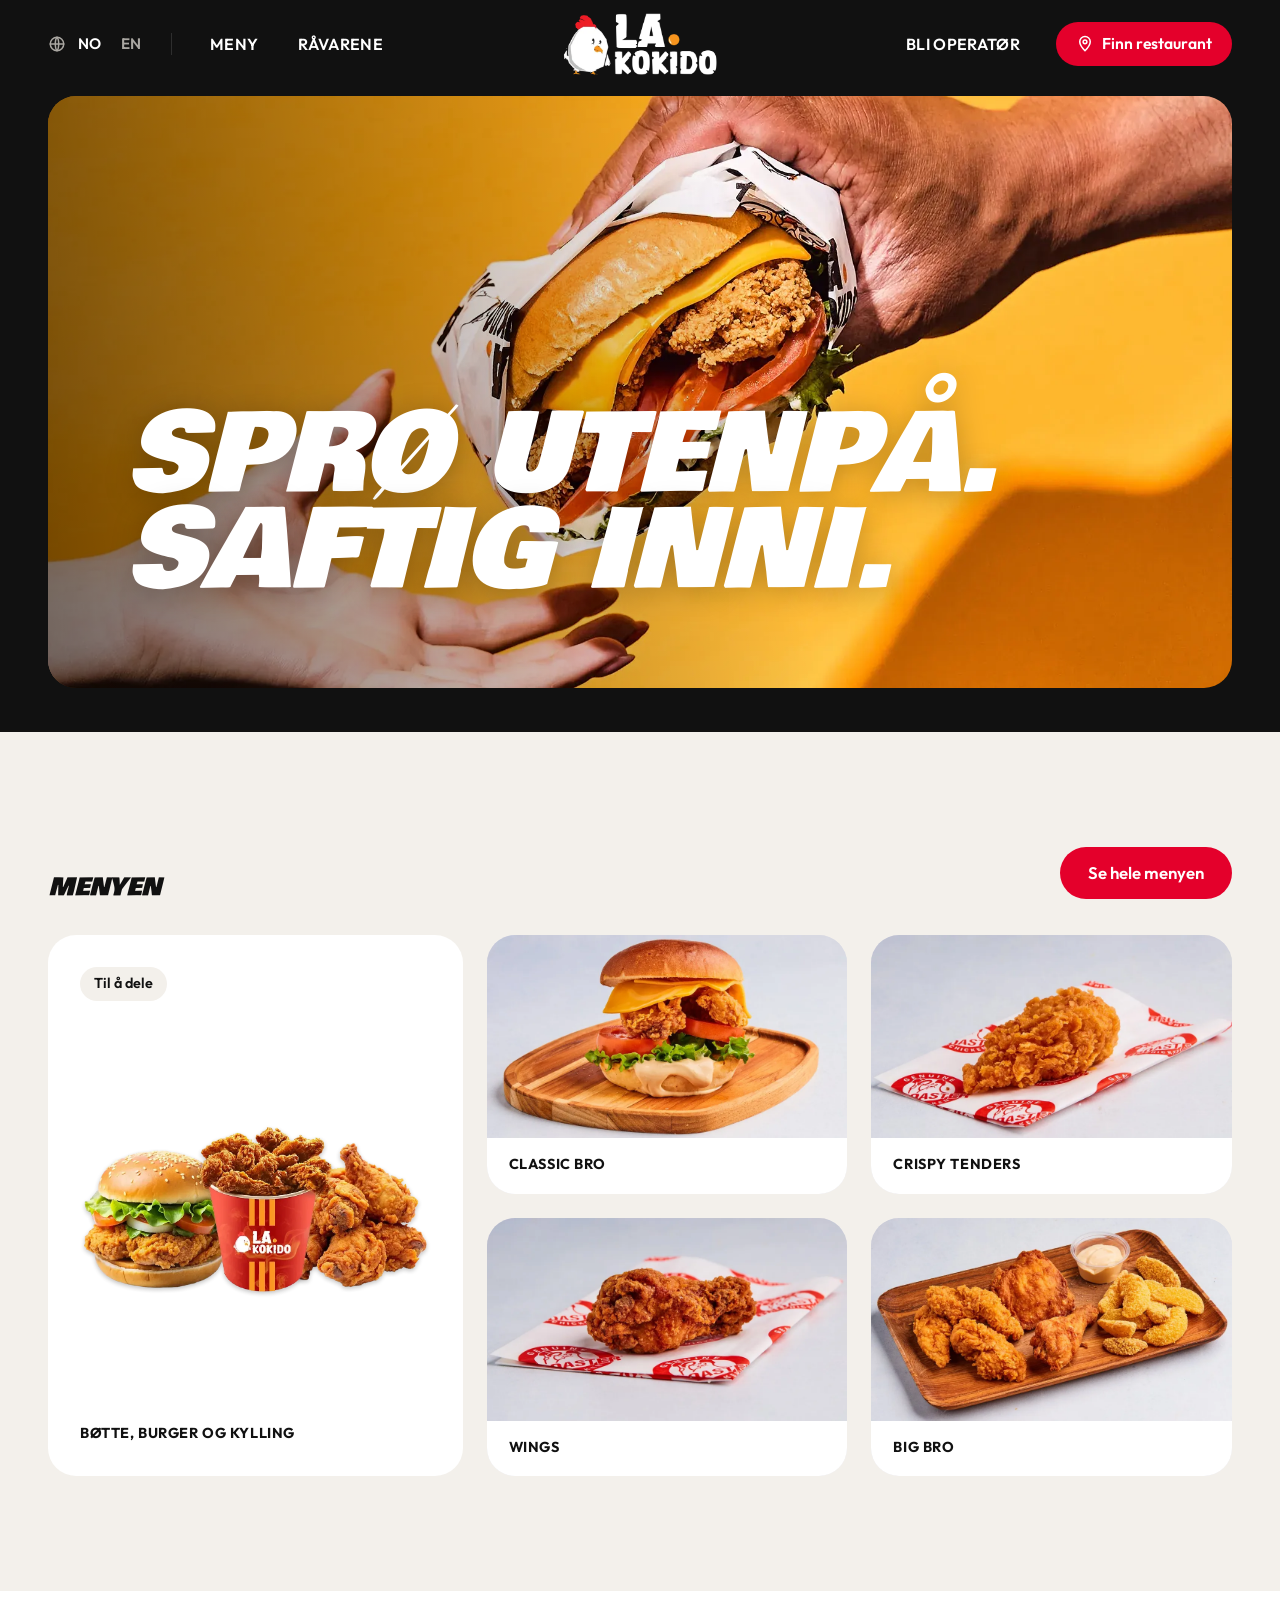
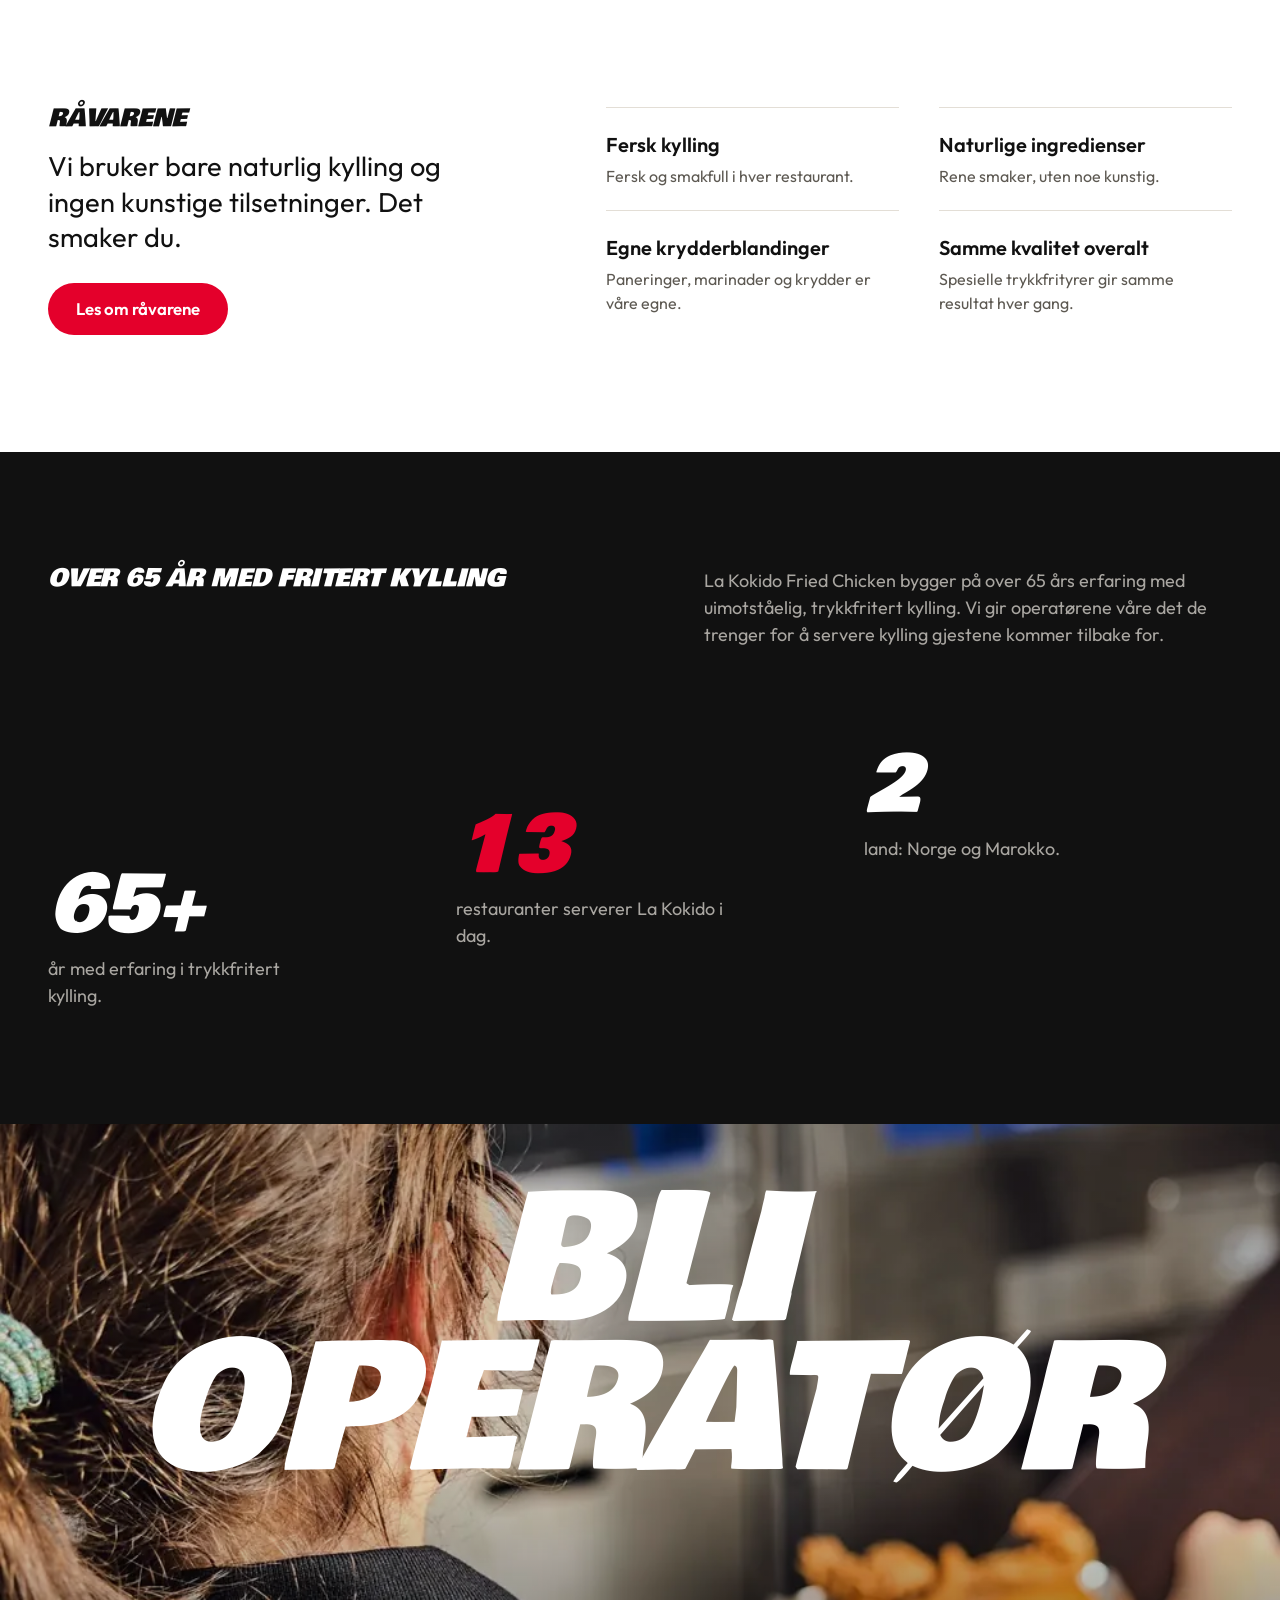
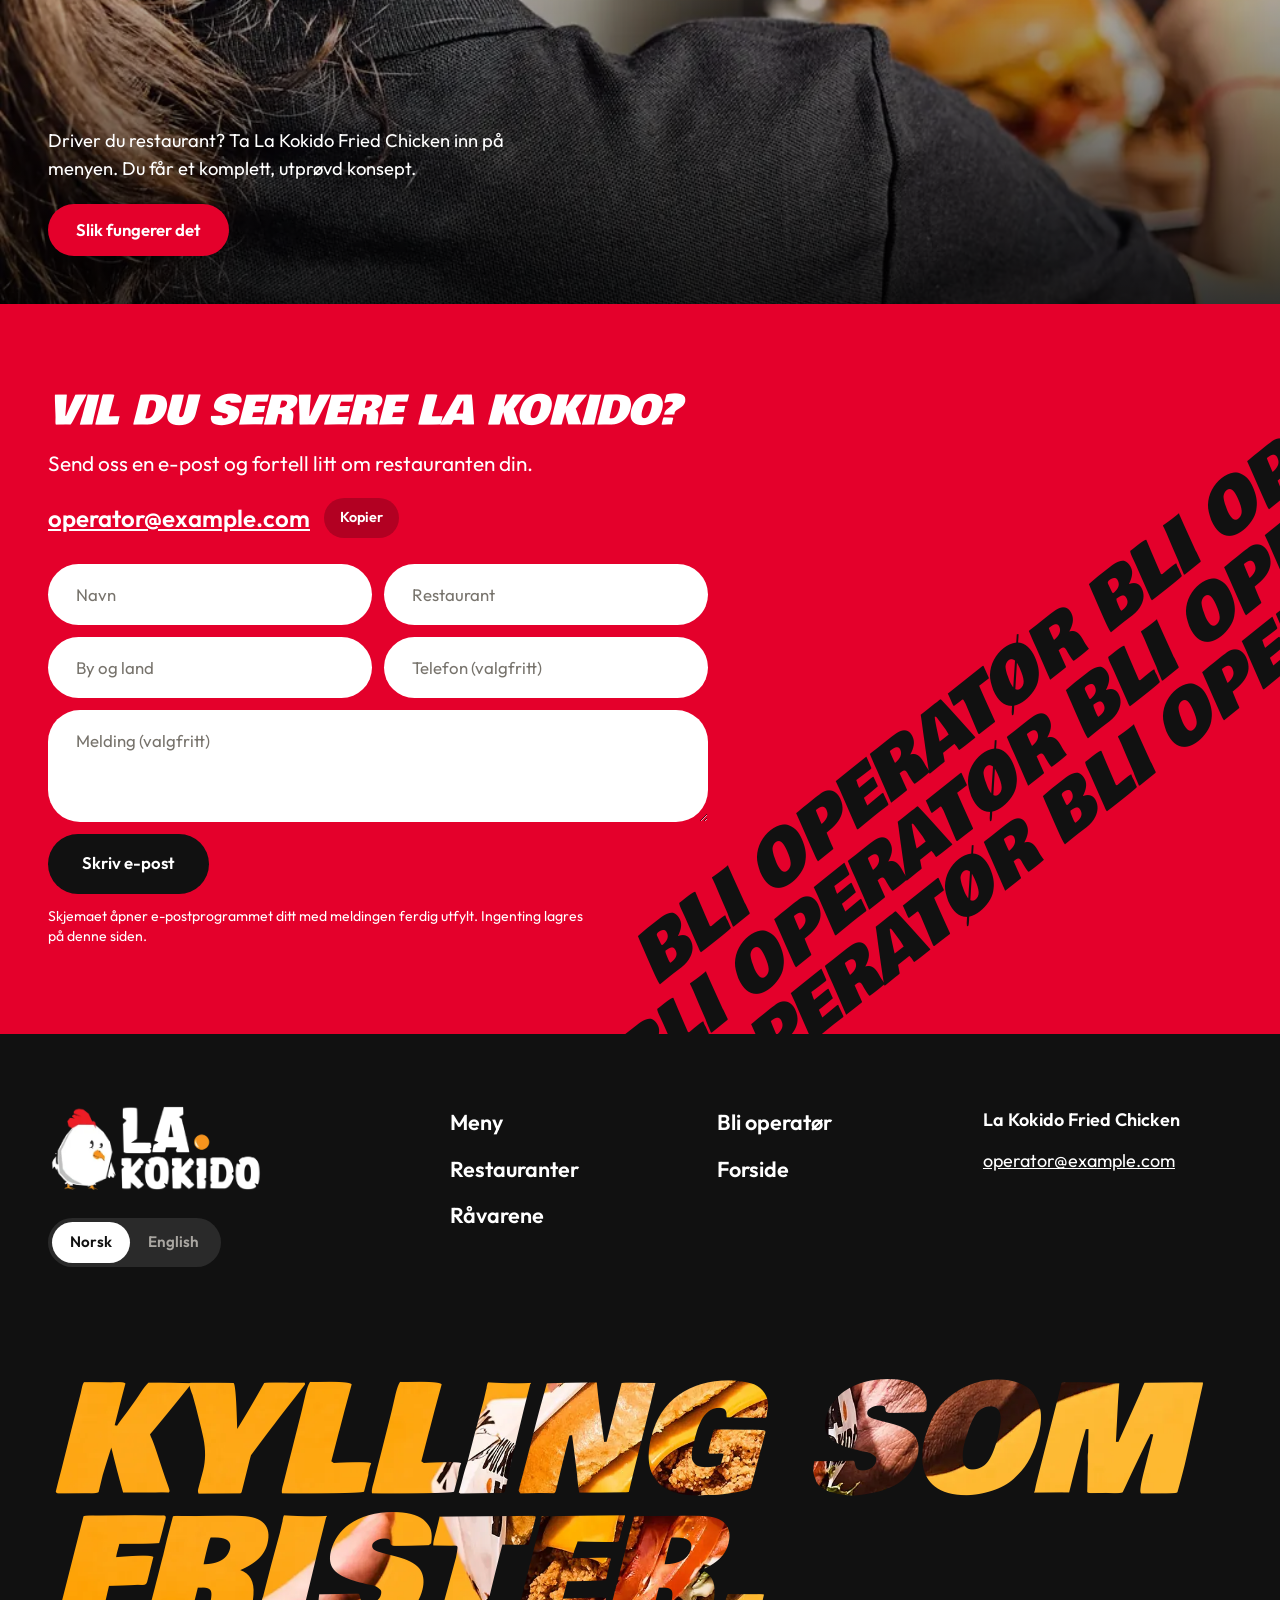
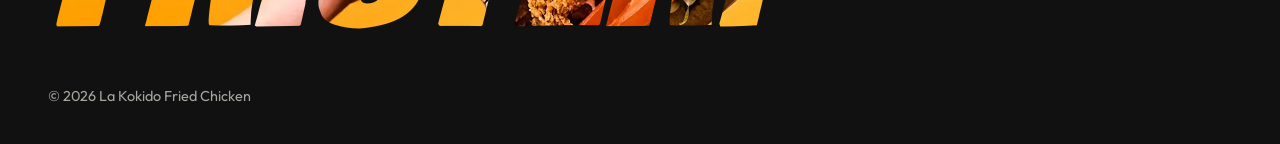
==== commit f07334cb: "Split the site into separate pages and add the menu Home, menu, restaurants, ingredients and operato" ====
--- a/index.html
+++ b/index.html
@@ -3,10 +3,10 @@
 <head>
 <meta charset="utf-8">
 <meta name="viewport" content="width=device-width, initial-scale=1">
-<title>La Kokido Fried Chicken | Finn restaurant eller bli operatør</title>
-<meta name="description" content="La Kokido Fried Chicken – naturlig, trykkfritert kylling. Finn din nærmeste La Kokido, eller ta La Kokido inn i restauranten din og bli operatør.">
+<title>La Kokido Fried Chicken</title>
+<meta name="description" content="La Kokido Fried Chicken – naturlig, trykkfritert kylling. Se menyen, finn din nærmeste restaurant, eller bli operatør.">
 <meta property="og:title" content="La Kokido Fried Chicken">
-<meta property="og:description" content="Naturlig, trykkfritert kylling. Finn restaurant eller bli operatør.">
+<meta property="og:description" content="La Kokido Fried Chicken – naturlig, trykkfritert kylling. Se menyen, finn din nærmeste restaurant, eller bli operatør.">
 <meta property="og:image" content="assets/img/hero.webp">
 <meta name="theme-color" content="#111111">
 <link rel="icon" href="favicon.png" type="image/png">
@@ -14,106 +14,46 @@
 <link rel="preload" href="assets/fonts/bowlby-one.woff2" as="font" type="font/woff2" crossorigin>
 <link rel="stylesheet" href="styles.css">
 </head>
-<body>
+<body data-title-en="La Kokido Fried Chicken">
 <a class="skip" href="#main" data-i18n="skip">Hopp til innhold</a>
-
-<header class="nav" id="top">
-  <div class="nav__bar">
-    <div class="nav__side">
-      <button class="nav__round nav__burger" id="burger" aria-label="Meny" aria-expanded="false" aria-controls="sheet">
-        <svg viewBox="0 0 24 24" aria-hidden="true"><path d="M4 7h16M4 12h16M4 17h16"/></svg>
-      </button>
-      <div class="nav__langs" role="group" aria-label="Språk / Language">
-        <svg viewBox="0 0 24 24" aria-hidden="true"><circle cx="12" cy="12" r="9"/><path d="M3 12h18M12 3c3 3.2 3 14.800 0 18M12 3c-3 3.200-3 14.800 0 18"/></svg>
-        <button type="button" data-lang="no" aria-pressed="true">NO</button>
-        <button type="button" data-lang="en" aria-pressed="false">EN</button>
-      </div>
-      <span class="nav__rule"></span>
-      <a class="nav__link" href="#restauranter" data-i18n="nav.restaurants">Restauranter</a>
-      <a class="nav__link" href="#kyllingen" data-i18n="nav.chicken">Kyllingen</a>
-    </div>
-    <a class="nav__logo" href="#top" aria-label="La Kokido"><img src="assets/img/logo.webp" alt="La Kokido" width="500" height="195"></a>
-    <div class="nav__side nav__side--right">
-      <a class="nav__link" href="#om-oss" data-i18n="nav.about">Om oss</a>
-      <a class="nav__link" href="#operator" data-i18n="nav.operator">Bli operatør</a>
-      <a class="pill pill--red nav__find" href="#restauranter">
-        <svg viewBox="0 0 24 24" aria-hidden="true"><path d="M12 21s7-7.200 7-12a7 7 0 1 0-14 0c0 4.800 7 12 7 12Z"/><circle cx="12" cy="9" r="2.500"/></svg>
-        <span data-i18n="nav.find">Finn restaurant</span>
-      </a>
-      <a class="nav__round nav__round--red nav__pin" href="#restauranter" aria-label="Finn restaurant">
-        <svg viewBox="0 0 24 24" aria-hidden="true"><path d="M12 21s7-7.200 7-12a7 7 0 1 0-14 0c0 4.800 7 12 7 12Z"/><circle cx="12" cy="9" r="2.500"/></svg>
-      </a>
-    </div>
-  </div>
-  <div class="sheet" id="sheet" hidden>
-    <nav class="sheet__nav" aria-label="Meny">
-      <a href="#restauranter" data-i18n="nav.restaurants">Restauranter</a>
-      <a href="#kyllingen" data-i18n="nav.chicken">Kyllingen</a>
-      <a href="#om-oss" data-i18n="nav.about">Om oss</a>
-      <a href="#operator" data-i18n="nav.operator">Bli operatør</a>
-    </nav>
-    <div class="sheet__actions">
-      <div class="lang-toggle">
-        <button type="button" data-lang="no" aria-pressed="true">Norsk</button>
-        <button type="button" data-lang="en" aria-pressed="false">English</button>
-      </div>
-      <a class="pill pill--red" href="#restauranter" data-i18n="nav.find">Finn restaurant</a>
-    </div>
-  </div>
-</header>
+<header class="nav" id="nav"></header>
 
 <main id="main">
-
 <section class="hero">
   <div class="container">
-    <div class="hero__card">
+    <a class="hero__card" href="meny.html">
       <img src="assets/img/hero.webp" alt="" width="1919" height="1080" fetchpriority="high">
       <h1 class="t-display hero__title"><span data-i18n="hero.l1">Sprø utenpå.</span><br><span data-i18n="hero.l2">Saftig inni.</span></h1>
-    </div>
-    <div class="hero__foot">
-      <p data-i18n="hero.lead">Naturlig kylling, våre egne marinader og paneringer, trykkfritert til den er gyllen.</p>
-      <div class="hero__btns">
-        <a class="pill pill--red" href="#restauranter" data-i18n="nav.find">Finn restaurant</a>
-        <a class="pill pill--ghost" href="#operator" data-i18n="nav.operator">Bli operatør</a>
-      </div>
-    </div>
+    </a>
   </div>
 </section>
 
-<section class="section section--beige" id="kyllingen">
+<section class="section section--beige">
   <div class="container">
     <div class="section__head">
-      <h2 class="t-display t-label" data-i18n="chicken.label">Kyllingen</h2>
-      <a class="pill pill--red" href="#restauranter" data-i18n="chicken.cta">Finn din La Kokido</a>
+      <h2 class="t-display t-label" data-i18n="home.menu">Menyen</h2>
+      <a class="pill pill--red" href="meny.html" data-i18n="home.menu.cta">Se hele menyen</a>
     </div>
     <div class="menu">
-      <article class="card card--big">
-        <span class="card__tag" data-i18n="chicken.tag">Til å dele</span>
+      <a class="card card--big" href="meny.html#dele">
+        <span class="card__tag" data-i18n="home.tag">Til å dele</span>
         <img src="assets/img/chicken-meal.webp" alt="La Kokido kyllingburger, bøtte og kyllingbiter" width="1069" height="527" loading="lazy">
-        <p class="card__name" data-i18n="chicken.big">Trykkfritert siden dag én</p>
-      </article>
-      <article class="card">
-        <h3 class="t-display" data-i18n="chicken.c1">Klassisk</h3>
-        <p data-i18n="chicken.c1t">Gyllen, sprø panering og saftig kjøtt. Den tidløse.</p>
-      </article>
-      <article class="card">
-        <h3 class="t-display" data-i18n="chicken.c2">Spicy på bein</h3>
-        <p data-i18n="chicken.c2t">Kraftig smak med skikkelig sting, stekt på beinet.</p>
-      </article>
-      <article class="card">
-        <h3 class="t-display">Tenders</h3>
-        <p data-i18n="chicken.c3t">Sprø strimler av kyllingfilet. Laget for dipp og deling.</p>
-      </article>
+        <span class="card__name" data-i18n="home.big">Bøtte, burger og kylling</span>
+      </a>
+      <a class="card card--photo" href="meny.html#sandwich"><img src="assets/menu/classic-bro.webp" alt="" width="960" height="540" loading="lazy"><span class="card__name">Classic Bro</span></a>
+      <a class="card card--photo" href="meny.html#kylling"><img src="assets/menu/crispy-tenders.webp" alt="" width="960" height="540" loading="lazy"><span class="card__name">Crispy Tenders</span></a>
+      <a class="card card--photo" href="meny.html#kylling"><img src="assets/menu/wings.webp" alt="" width="960" height="540" loading="lazy"><span class="card__name">Wings</span></a>
+      <a class="card card--photo" href="meny.html#meals"><img src="assets/menu/big-bro.webp" alt="" width="960" height="540" loading="lazy"><span class="card__name">Big Bro</span></a>
     </div>
-    <p class="fine" data-i18n="chicken.note">Meny og priser varierer fra restaurant til restaurant.</p>
   </div>
 </section>
 
 <section class="section section--white">
   <div class="container split">
     <div>
-      <h2 class="t-display t-label" data-i18n="raw.label">Råvarene</h2>
-      <p class="split__lead" data-i18n="raw.lead">Vi bruker bare naturlig kylling og ingen kunstige tilsetninger. Det smaker du.</p>
+      <h2 class="t-display t-label" data-i18n="home.raw">Råvarene</h2>
+      <p class="split__lead" data-i18n="home.raw.lead">Vi bruker bare naturlig kylling og ingen kunstige tilsetninger. Det smaker du.</p>
+      <a class="pill pill--red" href="ravarer.html" data-i18n="home.raw.cta">Les om råvarene</a>
     </div>
     <ul class="facts">
       <li><strong data-i18n="raw.f1">Fersk kylling</strong><span data-i18n="raw.f1t">Fersk og smakfull i hver restaurant.</span></li>
@@ -124,7 +64,7 @@
   </div>
 </section>
 
-<section class="section section--black" id="om-oss">
+<section class="section section--black">
   <div class="container">
     <div class="story__head">
       <h2 class="t-display t-label" data-i18n="about.label">Over 65 år med fritert kylling</h2>
@@ -138,118 +78,18 @@
   </div>
 </section>
 
-<section class="section section--raised" id="restauranter">
-  <div class="container">
-    <div class="rest__head">
-      <h2 class="t-display rest__title" data-i18n="rest.title">Restauranter</h2>
-      <p data-i18n="rest.lead">Finn din nærmeste La Kokido, få veibeskrivelse eller bestill direkte.</p>
-    </div>
-    <label class="search">
-      <span class="sr-only" data-i18n="rest.search">Søk etter by eller restaurant</span>
-      <input id="loc-search" type="search" placeholder="Søk etter by eller restaurant" data-i18n-ph="rest.search" autocomplete="off">
-      <span class="search__btn" aria-hidden="true"><svg viewBox="0 0 24 24"><circle cx="11" cy="11" r="6.500"/><path d="m16 16 4.500 4.500"/></svg></span>
-    </label>
-    <div class="rest__bar">
-      <p id="loc-count" aria-live="polite"></p>
-      <div class="chips" id="loc-filters" role="group" aria-label="Land"></div>
-    </div>
-    <ul class="rest__list" id="loc-list"></ul>
-    <p class="rest__empty" id="loc-empty" hidden><span data-i18n="rest.empty">Ingen restauranter passer til søket ennå. Vil du ha La Kokido i byen din?</span> <a href="#operator" data-i18n="nav.operator">Bli operatør</a></p>
-    <a class="pill pill--dark rest__all" href="https://www.google.com/maps/d/viewer?mid=1ovrAAtIn1Pm-Mk8cej24C1JfJVDMtYQ" target="_blank" rel="noopener" data-i18n="rest.map">Se alle på kartet</a>
-  </div>
-</section>
-
-<section class="jobs" id="operator">
+<section class="jobs">
   <img src="assets/img/operator.webp" alt="" width="1000" height="1500" loading="lazy">
   <p class="t-display jobs__word" aria-hidden="true"><span data-i18n="op.w1">Bli</span><br><span data-i18n="op.w2">operatør</span></p>
   <div class="container jobs__body">
     <h2 class="sr-only" data-i18n="nav.operator">Bli operatør</h2>
     <p data-i18n="op.lead">Driver du restaurant? Ta La Kokido Fried Chicken inn på menyen. Du får et komplett, utprøvd konsept.</p>
-    <a class="pill pill--red" href="#kontakt"><span data-i18n="op.cta">Kontakt oss</span> <svg viewBox="0 0 24 24" aria-hidden="true"><path d="M7 17 17 7M9 7h8v8"/></svg></a>
+    <a class="pill pill--red" href="operator.html" data-i18n="op.more">Slik fungerer det</a>
   </div>
 </section>
-
-<section class="section section--beige">
-  <div class="container">
-    <h2 class="t-display list__title" data-i18n="get.title">Dette får du</h2>
-    <ol class="list">
-      <li><p class="list__meta" data-i18n="get.m1">Opplæring</p><h3 data-i18n="get.h1">Sertifisert opplæring</h3><p data-i18n="get.t1">Vi lærer opp deg og de ansatte i tilberedning, service og rutiner, så kvaliteten er lik hver dag.</p></li>
-      <li><p class="list__meta" data-i18n="get.m2">Varer</p><h3 data-i18n="get.h2">Paneringer, marinader og krydder</h3><p data-i18n="get.t2">Våre egne blandinger, levert til restauranten din.</p></li>
-      <li><p class="list__meta" data-i18n="get.m3">Utstyr</p><h3 data-i18n="get.h3">Kvalitetsutstyr og teknisk hjelp</h3><p data-i18n="get.t3">Trykkfrityrer og annet utstyr, med løpende hjelp til vedlikehold og feilsøking.</p></li>
-      <li><p class="list__meta" data-i18n="get.m4">Merkevare</p><h3 data-i18n="get.h4">Kjent navn og egen emballasje</h3><p data-i18n="get.t4">Et merke gjestene kjenner igjen, med ferdig profilert emballasje.</p></li>
-      <li><p class="list__meta" data-i18n="get.m5">Drift</p><h3 data-i18n="get.h5">Veiledning og menyutvikling</h3><p data-i18n="get.t5">Hjelp med kjøkkenflyt og mattrygghet, og en meny vi utvikler sammen med deg.</p></li>
-      <li><p class="list__meta" data-i18n="get.m6">Nettverk</p><h3 data-i18n="get.h6">Et fellesskap av operatører</h3><p data-i18n="get.t6">Operatører som deler erfaringer og hjelper hverandre.</p></li>
-    </ol>
-  </div>
-</section>
-
-<section class="prefooter" id="kontakt">
-  <div class="container prefooter__grid">
-    <div class="prefooter__body">
-      <h2 class="t-display prefooter__title" data-i18n="c.title">Vil du servere La Kokido?</h2>
-      <p class="prefooter__lead" data-i18n="c.lead">Send oss en e-post og fortell litt om restauranten din.</p>
-      <p class="prefooter__mail"><a data-email-link href="#kontakt"><span data-email-text></span></a>
-        <button type="button" class="copy" id="copy-email" data-i18n="c.copy">Kopier</button></p>
-      <form class="signup" id="operator-form" novalidate>
-        <div class="signup__row">
-          <label class="sr-only" for="f-name" data-i18n="c.name">Navn</label>
-          <input id="f-name" name="name" placeholder="Navn" data-i18n-ph="c.name" autocomplete="name" required>
-          <label class="sr-only" for="f-rest" data-i18n="c.rest">Restaurant</label>
-          <input id="f-rest" name="restaurant" placeholder="Restaurant" data-i18n-ph="c.rest" autocomplete="organization" required>
-        </div>
-        <div class="signup__row">
-          <label class="sr-only" for="f-city" data-i18n="c.city">By og land</label>
-          <input id="f-city" name="city" placeholder="By og land" data-i18n-ph="c.city" autocomplete="address-level2" required>
-          <label class="sr-only" for="f-phone" data-i18n="c.phone">Telefon (valgfritt)</label>
-          <input id="f-phone" name="phone" type="tel" placeholder="Telefon (valgfritt)" data-i18n-ph="c.phone" autocomplete="tel">
-        </div>
-        <label class="sr-only" for="f-msg" data-i18n="c.msg">Melding (valgfritt)</label>
-        <textarea id="f-msg" name="message" rows="3" placeholder="Melding (valgfritt)" data-i18n-ph="c.msg"></textarea>
-        <p class="signup__error" id="form-error" role="alert" hidden data-i18n="c.error">Fyll inn navn, restaurant og by.</p>
-        <button class="pill pill--black" type="submit" data-i18n="c.send">Skriv e-post</button>
-        <p class="signup__note" id="form-done" role="status" hidden data-i18n="c.done">E-postprogrammet ditt skal nå ha åpnet seg med meldingen klar. Skjedde det ingenting? Skriv til adressen over.</p>
-        <p class="signup__note" data-i18n="c.note">Skjemaet åpner e-postprogrammet ditt med meldingen ferdig utfylt. Ingenting lagres på denne siden.</p>
-      </form>
-    </div>
-  </div>
-  <div class="prefooter__lines t-display" aria-hidden="true">
-    <span data-i18n="c.line">Bli operatør Bli operatør Bli operatør Bli operatør Bli operatør Bli operatør</span>
-    <span data-i18n="c.line">Bli operatør Bli operatør Bli operatør Bli operatør Bli operatør Bli operatør</span>
-    <span data-i18n="c.line">Bli operatør Bli operatør Bli operatør Bli operatør Bli operatør Bli operatør</span>
-  </div>
-</section>
-
 </main>
 
-<footer class="footer">
-  <div class="container">
-    <div class="footer__top">
-      <div class="footer__brand">
-        <img src="assets/img/logo.webp" alt="La Kokido" width="500" height="195" loading="lazy">
-        <div class="lang-toggle">
-          <button type="button" data-lang="no" aria-pressed="true">Norsk</button>
-          <button type="button" data-lang="en" aria-pressed="false">English</button>
-        </div>
-      </div>
-      <ul class="footer__col">
-        <li><a href="#restauranter" data-i18n="nav.restaurants">Restauranter</a></li>
-        <li><a href="#kyllingen" data-i18n="nav.chicken">Kyllingen</a></li>
-        <li><a href="#om-oss" data-i18n="nav.about">Om oss</a></li>
-      </ul>
-      <ul class="footer__col">
-        <li><a href="#operator" data-i18n="nav.operator">Bli operatør</a></li>
-        <li><a href="#kontakt" data-i18n="f.contact">Kontakt</a></li>
-      </ul>
-      <address>
-        <strong>La Kokido Fried Chicken</strong>
-        <a data-email-link href="#kontakt"><span data-email-text></span></a>
-      </address>
-    </div>
-    <p class="t-display footer__word" aria-hidden="true"><span data-i18n="f.w1">Kylling som</span><br><span data-i18n="f.w2">frister.</span></p>
-    <p class="footer__legal">© <span id="year">2026</span> La Kokido Fried Chicken</p>
-  </div>
-</footer>
-
-<script src="script.js"></script>
+<div id="tail"></div>
+<script src="site.js"></script>
 </body>
 </html>
--- a/styles.css
+++ b/styles.css
@@ -237,3 +237,55 @@
   html { scroll-behavior: auto; }
   .pill { transition: none; }
 }
+
+/* ---------- Multi-page additions ---------- */
+.nav { min-height: var(--nav-h); }
+.nav__link[aria-current="page"] { background: #2a2a2a; }
+.sheet__nav a[aria-current="page"] { color: var(--red); }
+a.hero__card { display: block; }
+.page { padding-top: clamp(48px, 7vw, 96px); min-height: 60vh; }
+.page__title { font-size: clamp(2.4rem, 6vw, 4rem); margin-bottom: 24px; }
+
+a.card { text-decoration: none; color: var(--ink); transition: transform .18s; }
+a.card:hover { transform: translateY(-4px); }
+.card--photo { padding: 0; overflow: hidden; gap: 0; justify-content: flex-start; background: #e4e3ea; }
+.card--photo img { width: 100%; aspect-ratio: 16 / 9; object-fit: cover; }
+.card--photo .card__name { padding: 16px 22px 18px; background: var(--white); }
+.menu { grid-template-columns: 1.15fr 1fr 1fr; grid-template-rows: repeat(2, auto); }
+.card--big { grid-row: 1 / -1; }
+.split .pill { margin-top: 28px; }
+
+.chips--menu { gap: 8px; margin-bottom: 8px; }
+.chip--light { background: var(--white); color: var(--ink); text-decoration: none; display: inline-flex; align-items: center; font-size: 1.05rem; padding-inline: 20px; }
+.chip--light:hover { background: var(--ink); color: var(--white); }
+.mcat { display: grid; grid-template-columns: 240px minmax(0, 1fr); gap: 24px 32px; padding-block: 56px; border-bottom: 1px solid #e3ded6; scroll-margin-top: var(--nav-h); }
+.mcat__grid { display: grid; grid-template-columns: repeat(3, minmax(0, 1fr)); gap: 32px 24px; }
+.mcard { display: grid; gap: 6px; align-content: start; min-width: 0; }
+.mcard__photo { border-radius: 24px; overflow: hidden; background: #e4e3ea; margin-bottom: 8px; }
+.mcard__photo img { width: 100%; aspect-ratio: 4 / 3; object-fit: cover; }
+.mcard__photo--empty { background: var(--white); }
+.mcard__photo--empty img { object-fit: contain; padding: 22%; opacity: .18; filter: grayscale(1); }
+.mcard h3 { font-size: .95rem; font-weight: 700; letter-spacing: .04em; text-transform: uppercase; }
+.mcard p { font-size: .95rem; color: var(--muted-ink); line-height: 1.4; }
+
+.intro { background: #fdeedd; color: var(--ink); text-align: center; padding-block: clamp(56px, 8vw, 100px); }
+.intro .page__title { margin-bottom: 18px; }
+.intro p { font-size: 1.3rem; max-width: 30ch; margin-inline: auto; }
+.features { display: grid; gap: clamp(56px, 8vw, 110px); }
+.feature { display: grid; grid-template-columns: 1fr 1fr; gap: clamp(28px, 6vw, 96px); align-items: center; }
+.feature img { width: 100%; aspect-ratio: 1 / 1; object-fit: cover; border-radius: var(--radius); }
+.feature--flip img { order: 2; }
+.feature h2 { font-size: clamp(1.8rem, 3.6vw, 2.8rem); padding-bottom: 22px; margin-bottom: 22px; border-bottom: 1px solid #e3ded6; }
+.feature p { max-width: 44ch; }
+.features__cta { text-align: center; }
+h1.jobs__word { margin: 0; }
+
+@media (max-width: 900px) {
+  .menu { grid-template-columns: 1fr 1fr; }
+  .card--big { grid-column: 1 / -1; grid-row: auto; }
+  .mcat { grid-template-columns: 1fr; padding-block: 36px; }
+  .mcat__grid { grid-template-columns: repeat(2, minmax(0, 1fr)); gap: 24px 14px; }
+  .mcard__photo { border-radius: 18px; }
+  .feature { grid-template-columns: 1fr; }
+  .feature--flip img { order: 0; }
+}
